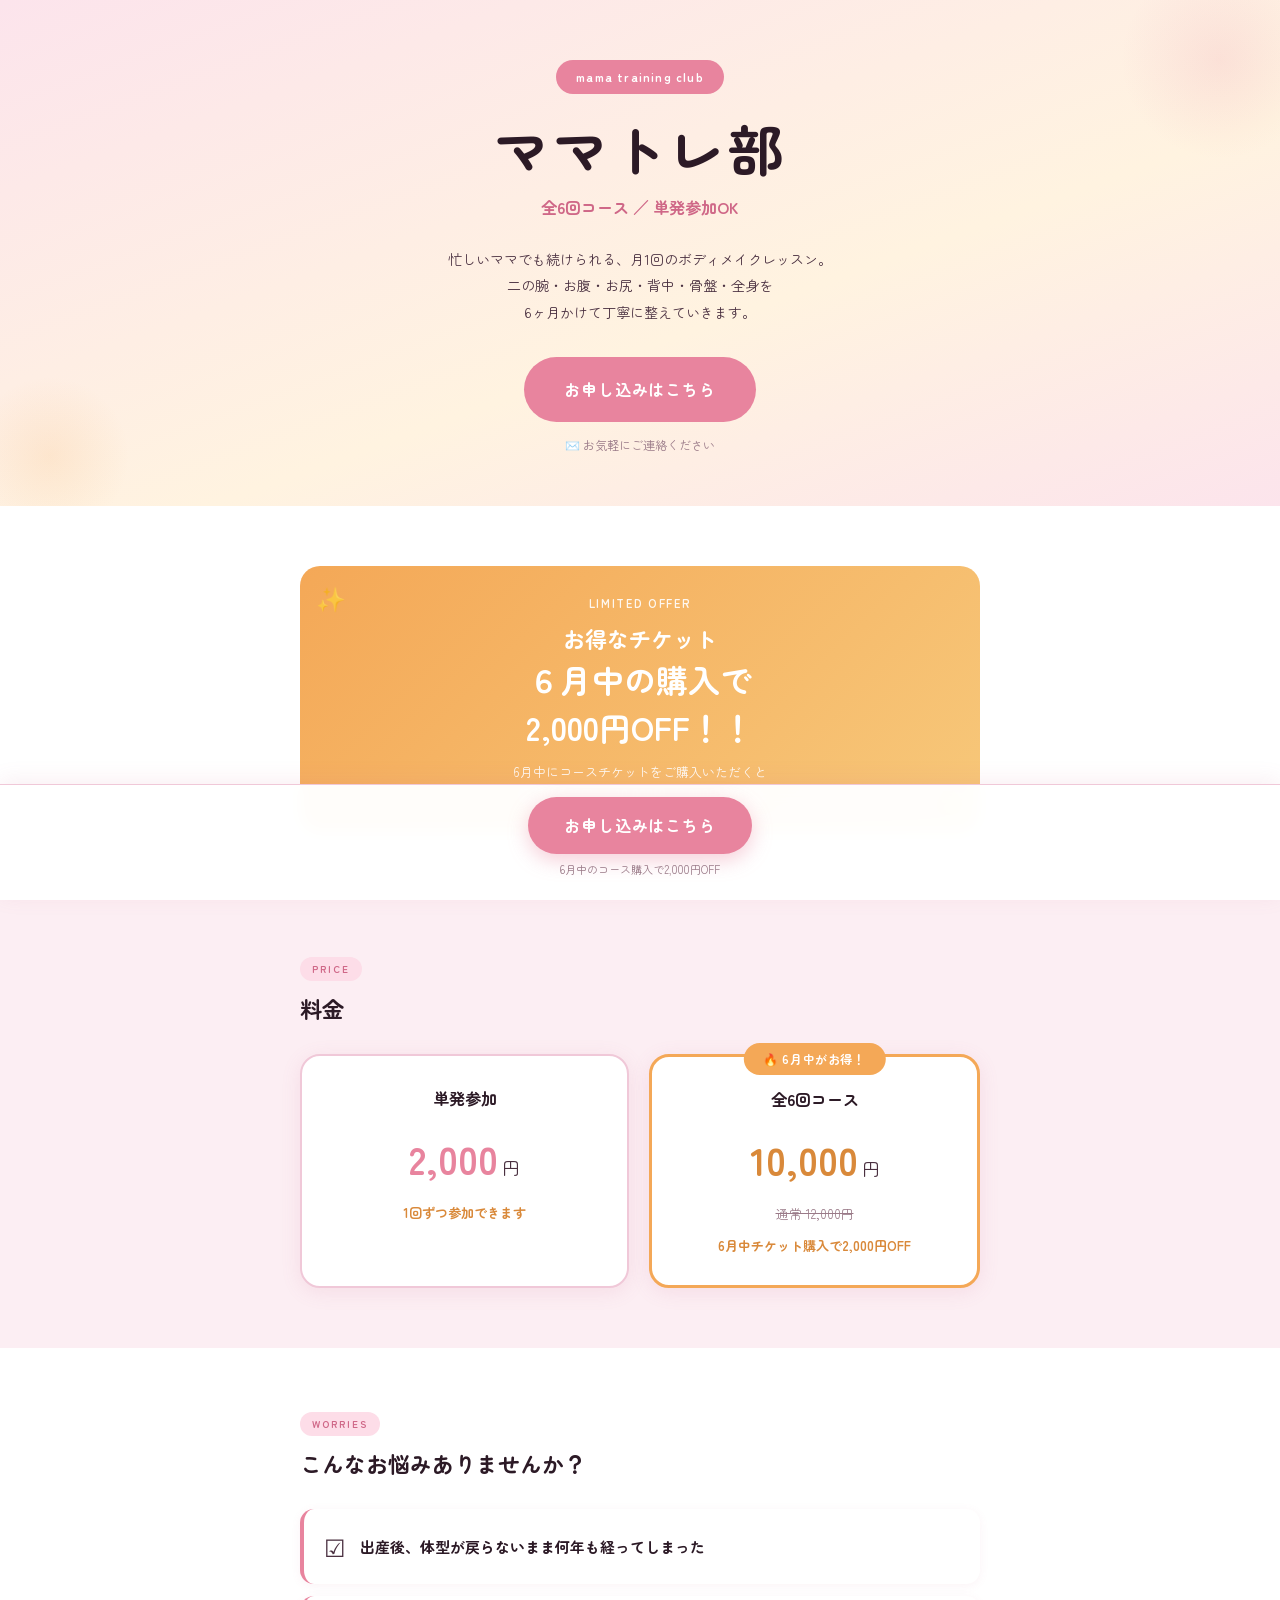
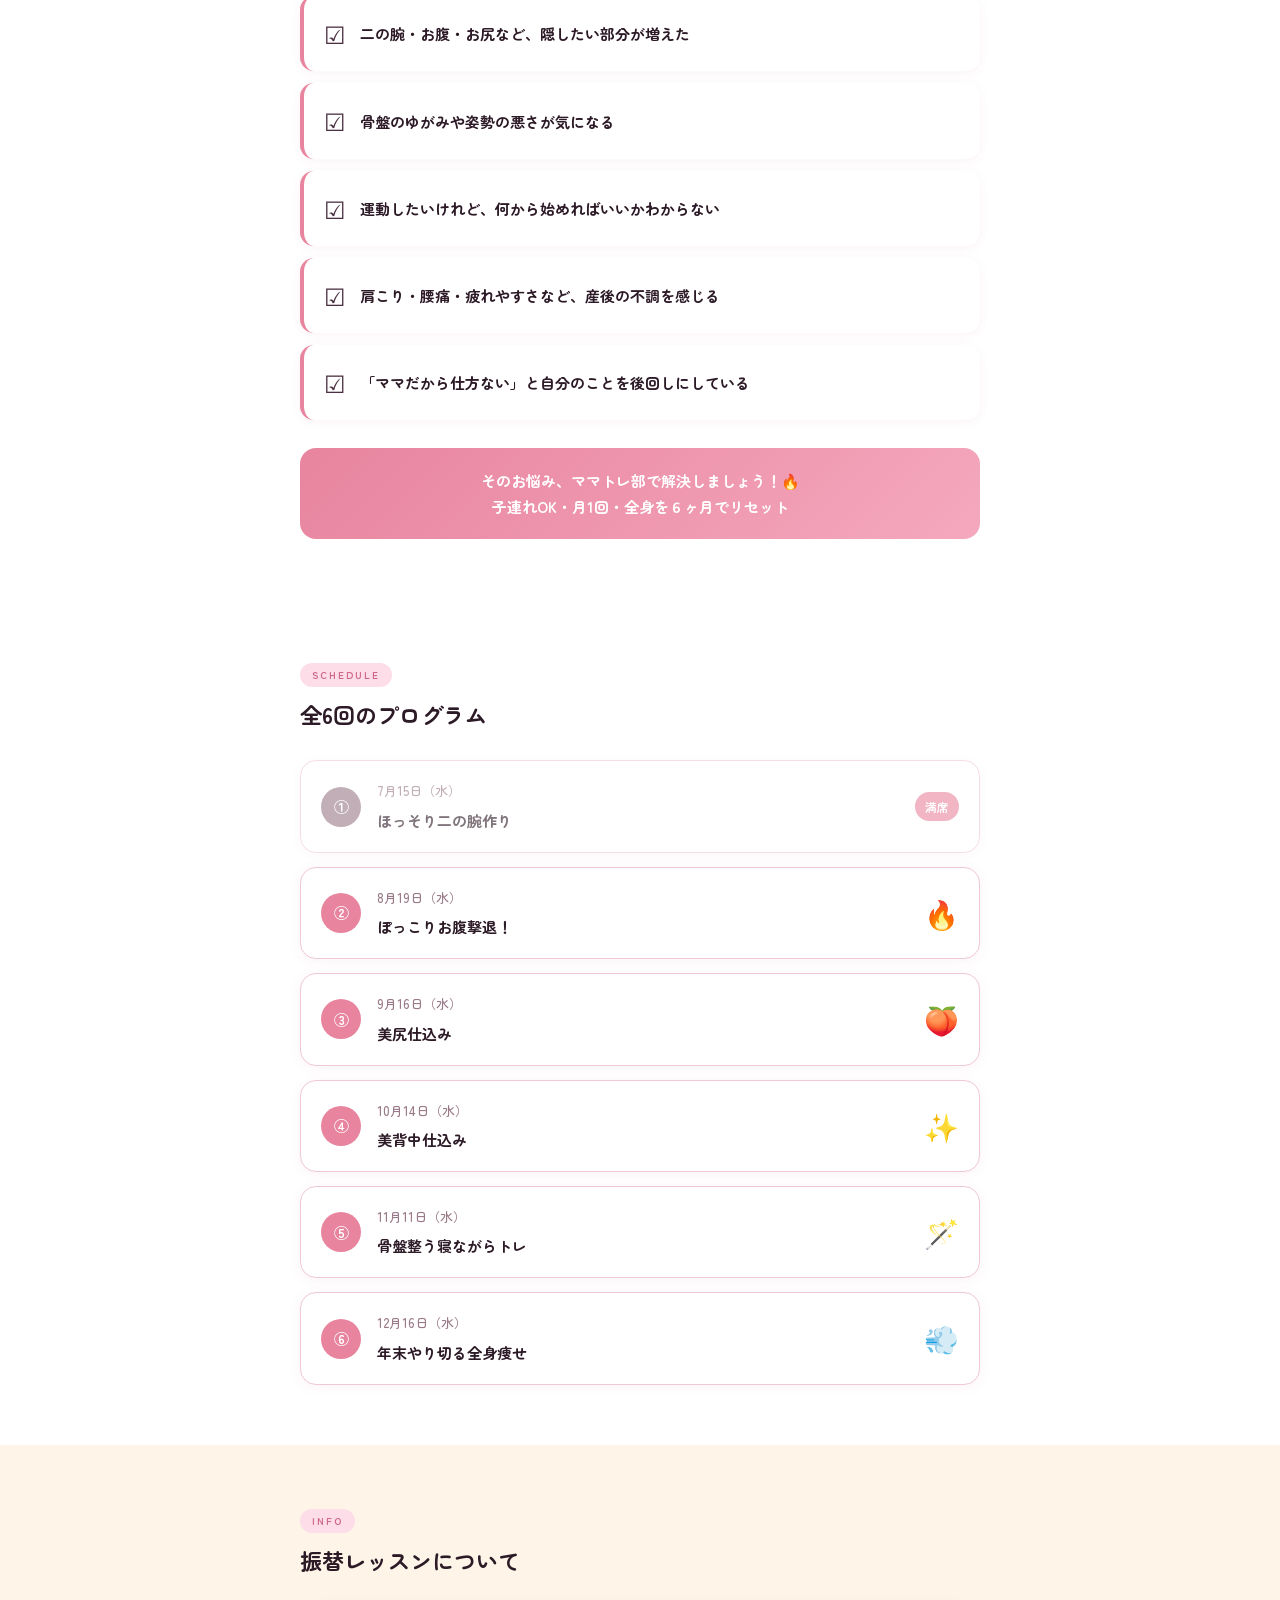
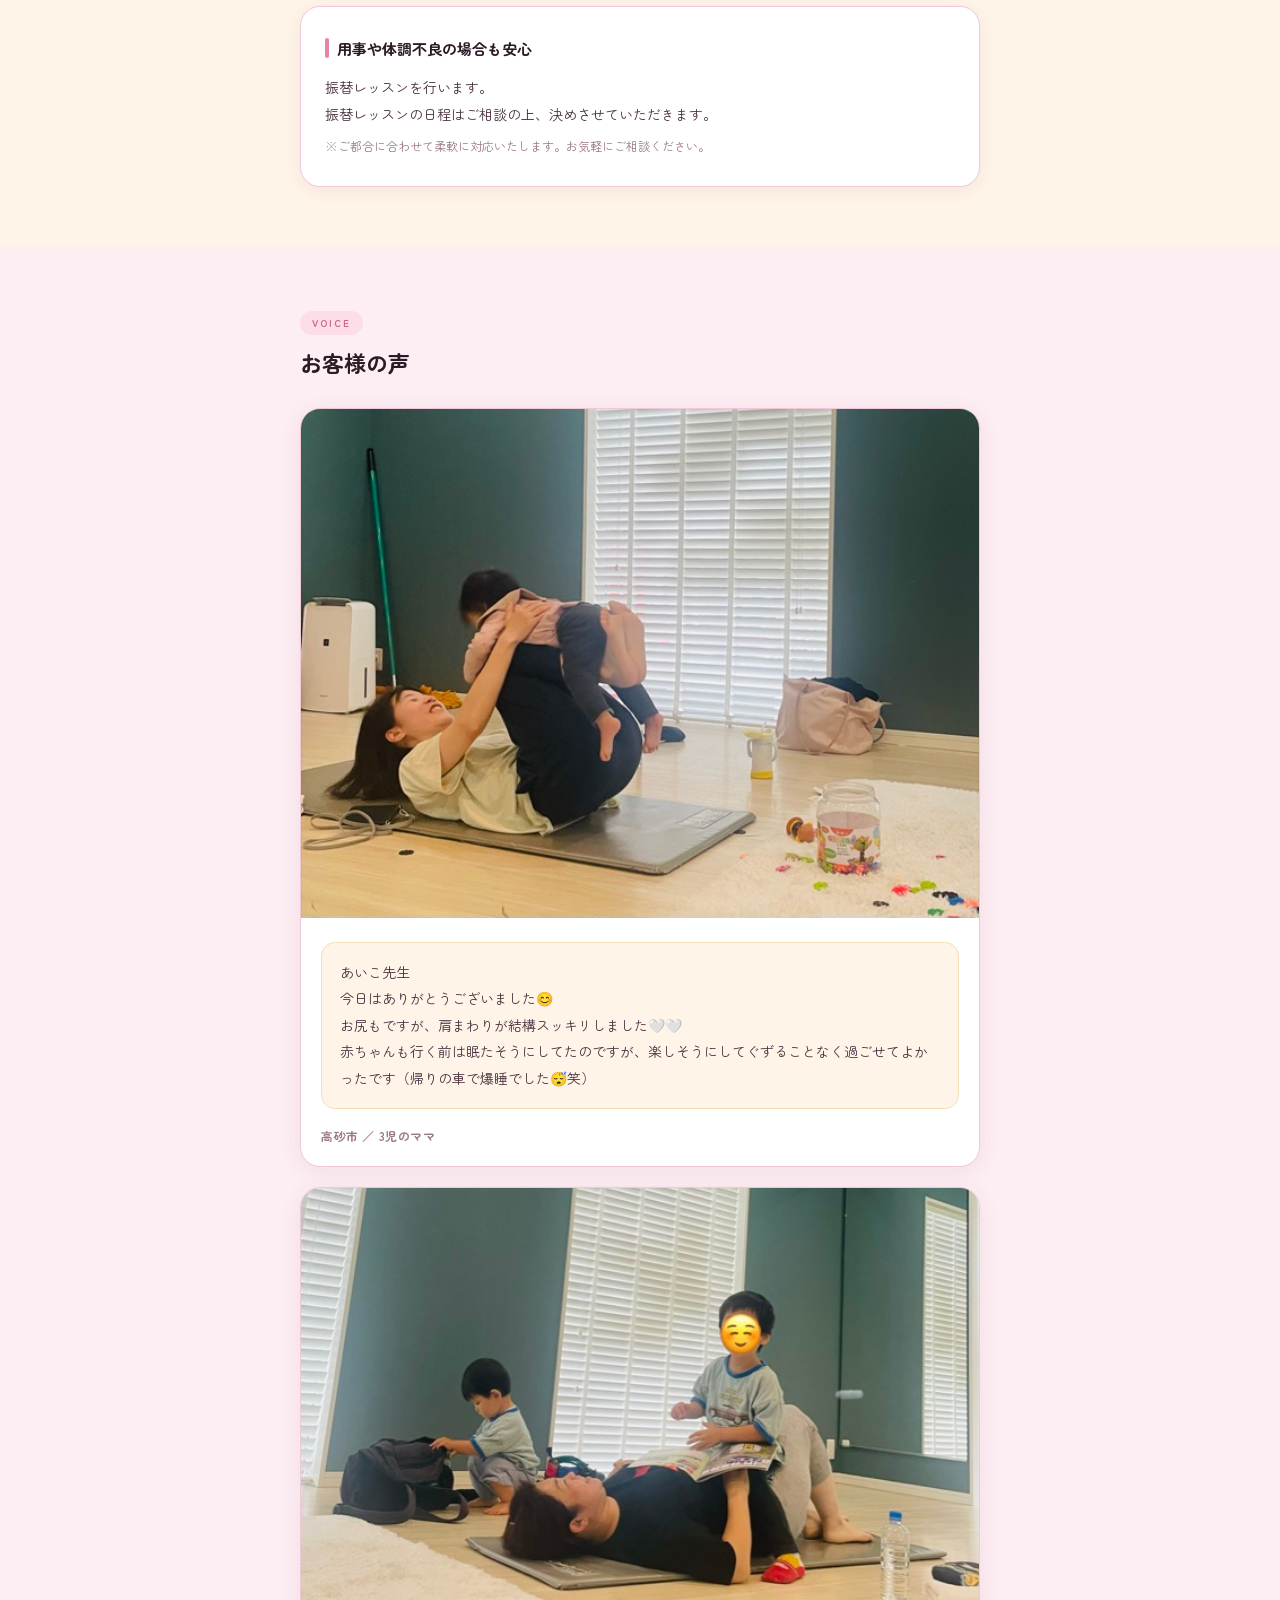
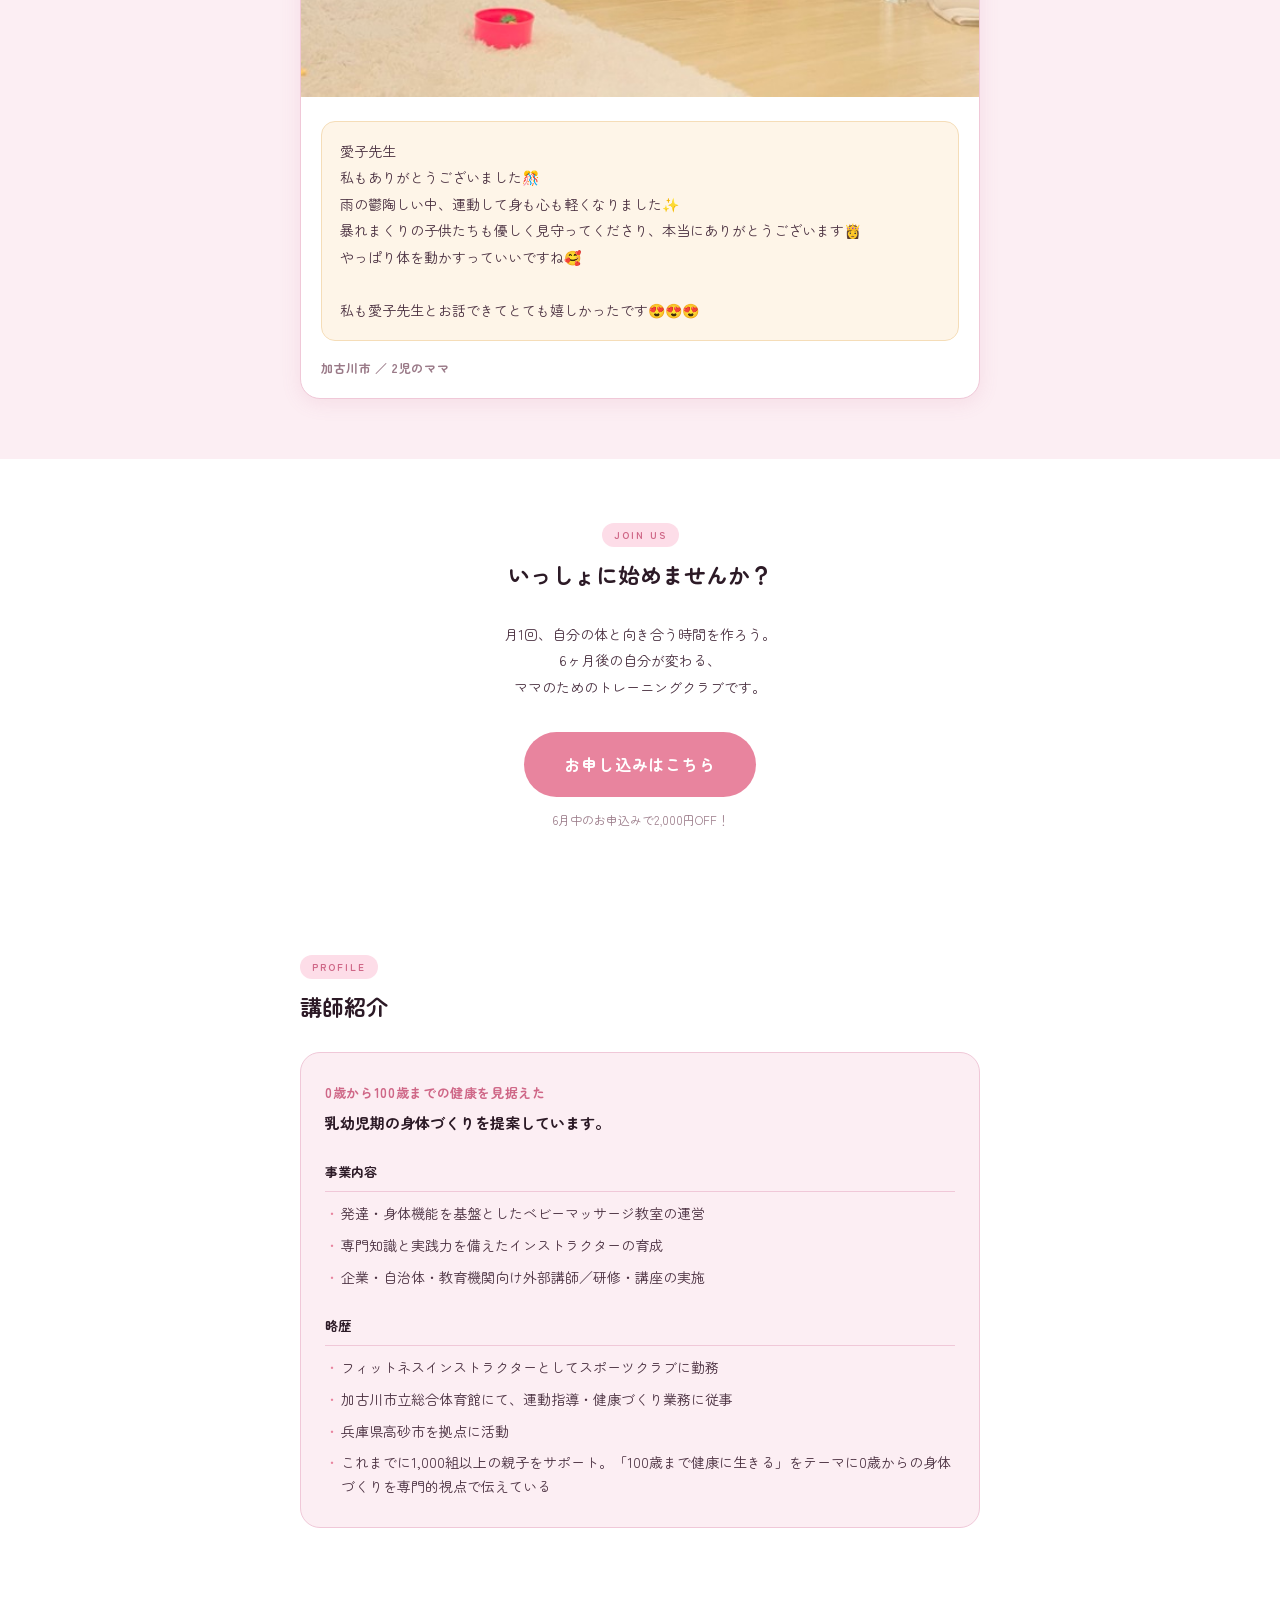
==== mamatre.html @ fe0b8c93 "Mark 7月15日 as 満席 on ママトレ部 LP Co-Authored-By: Claude Sonnet 4.6 <noreply@anthropic.com>" ====
<!DOCTYPE html>
<html lang="ja">
<head>
  <meta charset="UTF-8">
  <meta name="viewport" content="width=device-width, initial-scale=1.0">
  <title>ママトレ部 | 全6回コース</title>
  <link rel="preconnect" href="https://fonts.googleapis.com">
  <link rel="preconnect" href="https://fonts.gstatic.com" crossorigin>
  <link href="https://fonts.googleapis.com/css2?family=Zen+Maru+Gothic:wght@400;500;700&display=swap" rel="stylesheet">
  <style>
    :root {
      --primary:       #E8849E;
      --primary-light: #FCEEF3;
      --primary-dark:  #CF6787;
      --accent:        #F4A857;
      --accent-light:  #FEF5E8;
      --accent-dark:   #D9893A;
      --green:         #6BAF9A;
      --green-light:   #E6F2EE;
      --white:         #FFFFFF;
      --text-dark:     #2C1A26;
      --text-body:     #4A3040;
      --text-light:    #9A7A88;
      --border:        #F0C8D8;
      --shadow:        0 4px 20px rgba(200,100,140,0.12);
    }

    * { margin: 0; padding: 0; box-sizing: border-box; }

    body {
      font-family: 'Zen Maru Gothic', 'Hiragino Kaku Gothic ProN',
                   'Noto Sans JP', sans-serif;
      color: var(--text-body);
      background: var(--primary-light);
      line-height: 1.8;
      font-size: 15px;
    }

    img { width: 100%; height: auto; display: block; }

    .section        { padding: 60px 20px; background: var(--primary-light); }
    .section--white { background: var(--white); }
    .section--accent { background: var(--accent-light); }
    .section--primary { background: var(--primary-light); }

    .inner { max-width: 680px; margin: 0 auto; }

    .label {
      display: inline-block;
      font-size: 10px;
      letter-spacing: 0.2em;
      color: var(--primary-dark);
      font-weight: 700;
      text-transform: uppercase;
      margin-bottom: 10px;
      background: #FDDDE8;
      padding: 3px 12px;
      border-radius: 20px;
    }

    .section-title {
      font-size: 22px;
      font-weight: 700;
      color: var(--text-dark);
      line-height: 1.6;
      margin-bottom: 28px;
    }

    .section-title--center { text-align: center; }

    @keyframes float {
      0%   { transform: translateY(0px);   box-shadow: 0 8px 24px rgba(232,132,158,0.45); }
      50%  { transform: translateY(-6px);  box-shadow: 0 14px 32px rgba(232,132,158,0.30); }
      100% { transform: translateY(0px);   box-shadow: 0 8px 24px rgba(232,132,158,0.45); }
    }

    .cta-wrap { text-align: center; margin-top: 32px; }

    .cta-btn {
      display: inline-block;
      background: var(--primary);
      color: var(--white) !important;
      font-size: 16px;
      font-weight: 700;
      padding: 18px 40px;
      border-radius: 50px;
      text-decoration: none;
      animation: float 2.6s ease-in-out infinite;
      letter-spacing: 0.05em;
    }

    .cta-btn:hover {
      background: var(--primary-dark);
      animation: none;
      transform: translateY(-2px);
      box-shadow: 0 12px 28px rgba(232,132,158,0.50);
    }

    .cta-sub {
      margin-top: 12px;
      font-size: 12px;
      color: var(--text-light);
    }

    /* ============================================================
       HERO
    ============================================================ */
    .hero {
      background: linear-gradient(160deg, #FCE4EC 0%, #FFF3E0 60%, #FCE4EC 100%);
      padding: 60px 20px 50px;
      text-align: center;
      position: relative;
      overflow: hidden;
    }

    .hero::before {
      content: '';
      position: absolute;
      top: -40px; right: -40px;
      width: 200px; height: 200px;
      background: radial-gradient(circle, rgba(232,132,158,0.15) 0%, transparent 70%);
      border-radius: 50%;
    }

    .hero::after {
      content: '';
      position: absolute;
      bottom: -30px; left: -30px;
      width: 160px; height: 160px;
      background: radial-gradient(circle, rgba(244,168,87,0.15) 0%, transparent 70%);
      border-radius: 50%;
    }

    .hero-badge {
      display: inline-block;
      background: var(--primary);
      color: var(--white);
      font-size: 12px;
      font-weight: 700;
      padding: 6px 20px;
      border-radius: 20px;
      margin-bottom: 20px;
      letter-spacing: 0.1em;
    }

    .hero-title {
      font-size: 42px;
      font-weight: 700;
      color: var(--text-dark);
      line-height: 1.2;
      margin-bottom: 12px;
      letter-spacing: 0.05em;
    }

    .hero-subtitle {
      font-size: 16px;
      color: var(--primary-dark);
      font-weight: 700;
      margin-bottom: 24px;
    }

    .hero-desc {
      font-size: 14px;
      color: var(--text-body);
      max-width: 480px;
      margin: 0 auto 32px;
      line-height: 1.9;
    }

    /* ============================================================
       PRICE SECTION
    ============================================================ */
    .price-cards {
      display: flex;
      flex-direction: column;
      gap: 20px;
    }

    .price-card {
      background: var(--white);
      border-radius: 20px;
      padding: 28px 24px;
      box-shadow: var(--shadow);
      border: 2px solid var(--border);
      position: relative;
    }

    .price-card--featured {
      border-color: var(--accent);
      border-width: 3px;
    }

    .price-card__tag {
      position: absolute;
      top: -14px;
      left: 50%;
      transform: translateX(-50%);
      background: var(--accent);
      color: var(--white);
      font-size: 12px;
      font-weight: 700;
      padding: 5px 20px;
      border-radius: 20px;
      white-space: nowrap;
      letter-spacing: 0.05em;
    }

    .price-card__name {
      font-size: 16px;
      font-weight: 700;
      color: var(--text-dark);
      margin-bottom: 12px;
      text-align: center;
    }

    .price-card__amount {
      text-align: center;
      margin-bottom: 8px;
    }

    .price-card__amount .price-main {
      font-size: 38px;
      font-weight: 700;
      color: var(--primary);
    }

    .price-card__amount .price-unit {
      font-size: 18px;
      color: var(--text-body);
    }

    .price-card__original {
      text-align: center;
      font-size: 13px;
      color: var(--text-light);
      text-decoration: line-through;
      margin-bottom: 8px;
    }

    .price-card__note {
      text-align: center;
      font-size: 13px;
      color: var(--accent-dark);
      font-weight: 700;
    }

    /* ============================================================
       CAMPAIGN BANNER
    ============================================================ */
    .campaign {
      background: linear-gradient(135deg, var(--accent) 0%, #F7C87A 100%);
      border-radius: 20px;
      padding: 28px 24px;
      text-align: center;
      color: var(--white);
      position: relative;
      overflow: hidden;
    }

    .campaign::before {
      content: '✨';
      position: absolute;
      top: 10px; left: 16px;
      font-size: 24px;
      opacity: 0.6;
    }

    .campaign::after {
      content: '✨';
      position: absolute;
      bottom: 10px; right: 16px;
      font-size: 24px;
      opacity: 0.6;
    }

    .campaign__eyebrow {
      font-size: 11px;
      letter-spacing: 0.15em;
      font-weight: 700;
      margin-bottom: 8px;
      opacity: 0.9;
    }

    .campaign__title {
      font-size: 22px;
      font-weight: 700;
      line-height: 1.5;
      margin-bottom: 10px;
    }

    .campaign__title .highlight {
      font-size: 32px;
      display: block;
    }

    .campaign__desc {
      font-size: 13px;
      opacity: 0.95;
      line-height: 1.7;
    }

    /* ============================================================
       SCHEDULE
    ============================================================ */
    .schedule-list {
      display: flex;
      flex-direction: column;
      gap: 14px;
    }

    .schedule-item {
      background: var(--white);
      border-radius: 16px;
      padding: 18px 20px;
      display: flex;
      align-items: center;
      gap: 16px;
      box-shadow: 0 2px 12px rgba(200,100,140,0.08);
      border: 1px solid var(--border);
    }

    .schedule-item__num {
      width: 40px;
      height: 40px;
      background: var(--primary);
      color: var(--white);
      border-radius: 50%;
      display: flex;
      align-items: center;
      justify-content: center;
      font-size: 15px;
      font-weight: 700;
      flex-shrink: 0;
    }

    .schedule-item__body {
      flex: 1;
    }

    .schedule-item__date {
      font-size: 13px;
      color: var(--text-light);
      margin-bottom: 4px;
      font-weight: 500;
    }

    .schedule-item__title {
      font-size: 15px;
      font-weight: 700;
      color: var(--text-dark);
    }

    .schedule-item__emoji {
      font-size: 28px;
      flex-shrink: 0;
    }

    /* ============================================================
       MAKEUP
    ============================================================ */
    .makeup-box {
      background: var(--white);
      border-radius: 20px;
      padding: 28px 24px;
      box-shadow: var(--shadow);
      border: 1px solid var(--border);
    }

    .makeup-box__title {
      font-size: 15px;
      font-weight: 700;
      color: var(--text-dark);
      margin-bottom: 12px;
      display: flex;
      align-items: center;
      gap: 8px;
    }

    .makeup-box__title::before {
      content: '';
      display: inline-block;
      width: 4px;
      height: 20px;
      background: var(--primary);
      border-radius: 2px;
    }

    .makeup-box__text {
      font-size: 14px;
      color: var(--text-body);
      line-height: 1.9;
    }

    .makeup-box__text small {
      display: block;
      margin-top: 8px;
      font-size: 12px;
      color: var(--text-light);
    }

    /* ============================================================
       VOICE
    ============================================================ */
    .voice-card {
      background: var(--white);
      border-radius: 20px;
      overflow: hidden;
      box-shadow: var(--shadow);
      border: 1px solid var(--border);
    }

    .voice-card__img {
      width: 100%;
      aspect-ratio: 4/3;
      object-fit: cover;
      object-position: center bottom;
    }

    .voice-card__body {
      padding: 24px 20px 20px;
    }

    .voice-card__quote {
      font-size: 15px;
      line-height: 1.9;
      color: var(--text-body);
      margin-bottom: 16px;
      position: relative;
      padding-left: 20px;
    }

    .voice-card__quote::before {
      content: '"';
      position: absolute;
      left: 0; top: -4px;
      font-size: 36px;
      color: var(--primary);
      line-height: 1;
      font-family: Georgia, serif;
    }

    .voice-card__msg {
      background: #FEF5E8;
      border-radius: 14px;
      padding: 16px 18px;
      font-size: 14px;
      line-height: 1.9;
      color: var(--text-body);
      border: 1px solid #F5DDB8;
      margin-bottom: 16px;
    }

    .voice-card__meta {
      font-size: 12px;
      color: var(--text-light);
      font-weight: 700;
      letter-spacing: 0.05em;
    }

    /* ============================================================
       WORRIES
    ============================================================ */
    .worries-list {
      display: flex;
      flex-direction: column;
      gap: 12px;
    }

    .worry-item {
      background: var(--white);
      border-radius: 14px;
      padding: 16px 20px;
      display: flex;
      align-items: center;
      gap: 14px;
      border-left: 4px solid var(--primary);
      box-shadow: 0 2px 10px rgba(200,100,140,0.08);
    }

    .worry-item__icon {
      font-size: 24px;
      flex-shrink: 0;
    }

    .worry-item__text {
      font-size: 15px;
      font-weight: 700;
      color: var(--text-dark);
    }

    .worry-resolve {
      margin-top: 28px;
      background: linear-gradient(135deg, var(--primary) 0%, #F4A8BE 100%);
      border-radius: 16px;
      padding: 20px 24px;
      text-align: center;
      color: var(--white);
      font-size: 15px;
      font-weight: 700;
      line-height: 1.7;
    }

    /* ============================================================
       STICKY CTA
    ============================================================ */
    .sticky-cta {
      position: fixed;
      bottom: 0; left: 0; right: 0;
      background: rgba(255,255,255,0.97);
      border-top: 1px solid var(--border);
      padding: 12px 20px 20px;
      text-align: center;
      z-index: 100;
      backdrop-filter: blur(8px);
      box-shadow: 0 -4px 20px rgba(200,100,140,0.10);
    }

    .sticky-cta .cta-btn {
      animation: none;
      box-shadow: 0 6px 20px rgba(232,132,158,0.40);
      padding: 14px 36px;
    }

    .sticky-cta .cta-note {
      font-size: 11px;
      color: var(--text-light);
      margin-top: 6px;
    }

    .page-bottom-pad { padding-bottom: 100px; }

    /* ============================================================
       DIVIDER
    ============================================================ */
    .divider {
      height: 1px;
      background: var(--border);
      margin: 0 20px;
    }

    /* ============================================================
       RESPONSIVE
    ============================================================ */
    @media (min-width: 600px) {
      .hero-title { font-size: 56px; }
      .price-cards { flex-direction: row; }
      .price-card { flex: 1; }
    }
  </style>
</head>
<body>

  <!-- ============================================================
       HERO
  ============================================================ -->
  <section class="hero">
    <div class="hero-badge">mama training club</div>
    <h1 class="hero-title">ママトレ部</h1>
    <p class="hero-subtitle">全6回コース ／ 単発参加OK</p>
    <p class="hero-desc">
      忙しいママでも続けられる、月1回のボディメイクレッスン。<br>
      二の腕・お腹・お尻・背中・骨盤・全身を<br>
      6ヶ月かけて丁寧に整えていきます。
    </p>
    <div class="cta-wrap">
      <a href="https://ws.formzu.net/fgen/S682066570/" class="cta-btn">お申し込みはこちら</a>
      <p class="cta-sub">✉️ お気軽にご連絡ください</p>
    </div>
  </section>

  <!-- ============================================================
       CAMPAIGN
  ============================================================ -->
  <section class="section section--white">
    <div class="inner">
      <div class="campaign">
        <p class="campaign__eyebrow">LIMITED OFFER</p>
        <h2 class="campaign__title">
          お得なチケット
          <span class="highlight">６月中の購入で<br>2,000円OFF！！</span>
        </h2>
        <p class="campaign__desc">
          6月中にコースチケットをご購入いただくと<br>
          通常12,000円 → <strong>10,000円</strong>（2,000円割引）
        </p>
      </div>
    </div>
  </section>

  <!-- ============================================================
       PRICE
  ============================================================ -->
  <section class="section section--primary">
    <div class="inner">
      <p class="label">PRICE</p>
      <h2 class="section-title">料金</h2>
      <div class="price-cards">

        <div class="price-card">
          <p class="price-card__name">単発参加</p>
          <div class="price-card__amount">
            <span class="price-main">2,000</span>
            <span class="price-unit">円</span>
          </div>
          <p class="price-card__note">1回ずつ参加できます</p>
        </div>

        <div class="price-card price-card--featured">
          <p class="price-card__tag">🔥 6月中がお得！</p>
          <p class="price-card__name">全6回コース</p>
          <div class="price-card__amount">
            <span class="price-main" style="color: var(--accent-dark);">10,000</span>
            <span class="price-unit">円</span>
          </div>
          <p class="price-card__original">通常 12,000円</p>
          <p class="price-card__note">6月中チケット購入で2,000円OFF</p>
        </div>

      </div>
    </div>
  </section>

  <!-- ============================================================
       WORRIES
  ============================================================ -->
  <section class="section section--white">
    <div class="inner">
      <p class="label">WORRIES</p>
      <h2 class="section-title">こんなお悩みありませんか？</h2>
      <div class="worries-list">
        <div class="worry-item">
          <span class="worry-item__icon">☑︎</span>
          <p class="worry-item__text">出産後、体型が戻らないまま何年も経ってしまった</p>
        </div>
        <div class="worry-item">
          <span class="worry-item__icon">☑︎</span>
          <p class="worry-item__text">二の腕・お腹・お尻など、隠したい部分が増えた</p>
        </div>
        <div class="worry-item">
          <span class="worry-item__icon">☑︎</span>
          <p class="worry-item__text">骨盤のゆがみや姿勢の悪さが気になる</p>
        </div>
        <div class="worry-item">
          <span class="worry-item__icon">☑︎</span>
          <p class="worry-item__text">運動したいけれど、何から始めればいいかわからない</p>
        </div>
        <div class="worry-item">
          <span class="worry-item__icon">☑︎</span>
          <p class="worry-item__text">肩こり・腰痛・疲れやすさなど、産後の不調を感じる</p>
        </div>
        <div class="worry-item">
          <span class="worry-item__icon">☑︎</span>
          <p class="worry-item__text">「ママだから仕方ない」と自分のことを後回しにしている</p>
        </div>
      </div>
      <div class="worry-resolve">
        そのお悩み、ママトレ部で解決しましょう！🔥<br>
        子連れOK・月1回・全身を６ヶ月でリセット
      </div>
    </div>
  </section>

  <!-- ============================================================
       SCHEDULE
  ============================================================ -->
  <section class="section section--white">
    <div class="inner">
      <p class="label">SCHEDULE</p>
      <h2 class="section-title">全6回のプログラム</h2>
      <div class="schedule-list">

        <div class="schedule-item" style="opacity:0.6;">
          <div class="schedule-item__num" style="background:var(--text-light);">①</div>
          <div class="schedule-item__body">
            <p class="schedule-item__date">7月15日（水）</p>
            <p class="schedule-item__title">ほっそり二の腕作り</p>
          </div>
          <span style="background:#E8849E; color:white; font-size:12px; font-weight:700; padding:4px 10px; border-radius:20px; flex-shrink:0;">満席</span>
        </div>

        <div class="schedule-item">
          <div class="schedule-item__num">②</div>
          <div class="schedule-item__body">
            <p class="schedule-item__date">8月19日（水）</p>
            <p class="schedule-item__title">ぽっこりお腹撃退！</p>
          </div>
          <span class="schedule-item__emoji">🔥</span>
        </div>

        <div class="schedule-item">
          <div class="schedule-item__num">③</div>
          <div class="schedule-item__body">
            <p class="schedule-item__date">9月16日（水）</p>
            <p class="schedule-item__title">美尻仕込み</p>
          </div>
          <span class="schedule-item__emoji">🍑</span>
        </div>

        <div class="schedule-item">
          <div class="schedule-item__num">④</div>
          <div class="schedule-item__body">
            <p class="schedule-item__date">10月14日（水）</p>
            <p class="schedule-item__title">美背中仕込み</p>
          </div>
          <span class="schedule-item__emoji">✨</span>
        </div>

        <div class="schedule-item">
          <div class="schedule-item__num">⑤</div>
          <div class="schedule-item__body">
            <p class="schedule-item__date">11月11日（水）</p>
            <p class="schedule-item__title">骨盤整う寝ながらトレ</p>
          </div>
          <span class="schedule-item__emoji">🪄</span>
        </div>

        <div class="schedule-item">
          <div class="schedule-item__num">⑥</div>
          <div class="schedule-item__body">
            <p class="schedule-item__date">12月16日（水）</p>
            <p class="schedule-item__title">年末やり切る全身痩せ</p>
          </div>
          <span class="schedule-item__emoji">💨</span>
        </div>

      </div>
    </div>
  </section>

  <!-- ============================================================
       MAKEUP LESSON
  ============================================================ -->
  <section class="section section--accent">
    <div class="inner">
      <p class="label">INFO</p>
      <h2 class="section-title">振替レッスンについて</h2>
      <div class="makeup-box">
        <div class="makeup-box__title">用事や体調不良の場合も安心</div>
        <p class="makeup-box__text">
          振替レッスンを行います。<br>
          振替レッスンの日程はご相談の上、決めさせていただきます。
          <small>※ご都合に合わせて柔軟に対応いたします。お気軽にご相談ください。</small>
        </p>
      </div>
    </div>
  </section>

  <!-- ============================================================
       VOICE
  ============================================================ -->
  <section class="section section--primary">
    <div class="inner">
      <p class="label">VOICE</p>
      <h2 class="section-title">お客様の声</h2>
      <div class="voice-card">
        <img class="voice-card__img" src="[data-uri]" alt="レッスン風景">
        <div class="voice-card__body">
          <div class="voice-card__msg">
            あいこ先生<br>
            今日はありがとうございました😊<br>
            お尻もですが、肩まわりが結構スッキリしました🤍🤍<br>
            赤ちゃんも行く前は眠たそうにしてたのですが、楽しそうにしてぐずることなく過ごせてよかったです（帰りの車で爆睡でした😴笑）
          </div>
          <p class="voice-card__meta">高砂市 ／ 3児のママ</p>
        </div>
      </div>

      <div class="voice-card" style="margin-top:20px;">
        <img class="voice-card__img" src="[data-uri]" alt="レッスン風景">
        <div class="voice-card__body">
          <div class="voice-card__msg">
            愛子先生<br>
            私もありがとうございました🎊<br>
            雨の鬱陶しい中、運動して身も心も軽くなりました✨<br>
            暴れまくりの子供たちも優しく見守ってくださり、本当にありがとうございます👸<br>
            やっぱり体を動かすっていいですね🥰<br><br>
            私も愛子先生とお話できてとても嬉しかったです😍😍😍
          </div>
          <p class="voice-card__meta">加古川市 ／ 2児のママ</p>
        </div>
      </div>
    </div>
  </section>

  <!-- ============================================================
       FINAL CTA
  ============================================================ -->
  <section class="section section--white">
    <div class="inner" style="text-align:center;">
      <p class="label">JOIN US</p>
      <h2 class="section-title section-title--center">
        いっしょに始めませんか？
      </h2>
      <p style="font-size:14px; color:var(--text-body); margin-bottom:8px; line-height:1.9;">
        月1回、自分の体と向き合う時間を作ろう。<br>
        6ヶ月後の自分が変わる、<br>ママのためのトレーニングクラブです。
      </p>
      <div class="cta-wrap">
        <a href="https://ws.formzu.net/fgen/S682066570/" class="cta-btn">お申し込みはこちら</a>
        <p class="cta-sub">6月中のお申込みで2,000円OFF！</p>
      </div>
    </div>
  </section>

  <!-- ============================================================
       PROFILE
  ============================================================ -->
  <section class="section section--white page-bottom-pad">
    <div class="inner">
      <p class="label">PROFILE</p>
      <h2 class="section-title">講師紹介</h2>
      <div style="background:var(--primary-light); border-radius:20px; padding:28px 24px; border:1px solid var(--border);">
        <p style="font-size:13px; color:var(--primary-dark); font-weight:700; margin-bottom:6px; letter-spacing:0.05em;">0歳から100歳までの健康を見据えた</p>
        <p style="font-size:15px; font-weight:700; color:var(--text-dark); margin-bottom:24px; line-height:1.7;">乳幼児期の身体づくりを提案しています。</p>

        <p style="font-size:13px; font-weight:700; color:var(--text-dark); margin-bottom:10px; border-bottom:1px solid var(--border); padding-bottom:8px;">事業内容</p>
        <ul style="list-style:none; margin-bottom:24px; display:flex; flex-direction:column; gap:8px;">
          <li style="font-size:14px; color:var(--text-body); padding-left:16px; position:relative; line-height:1.7;">
            <span style="position:absolute; left:0; color:var(--primary);">・</span>
            発達・身体機能を基盤としたベビーマッサージ教室の運営
          </li>
          <li style="font-size:14px; color:var(--text-body); padding-left:16px; position:relative; line-height:1.7;">
            <span style="position:absolute; left:0; color:var(--primary);">・</span>
            専門知識と実践力を備えたインストラクターの育成
          </li>
          <li style="font-size:14px; color:var(--text-body); padding-left:16px; position:relative; line-height:1.7;">
            <span style="position:absolute; left:0; color:var(--primary);">・</span>
            企業・自治体・教育機関向け外部講師／研修・講座の実施
          </li>
        </ul>

        <p style="font-size:13px; font-weight:700; color:var(--text-dark); margin-bottom:10px; border-bottom:1px solid var(--border); padding-bottom:8px;">略歴</p>
        <ul style="list-style:none; display:flex; flex-direction:column; gap:8px;">
          <li style="font-size:14px; color:var(--text-body); padding-left:16px; position:relative; line-height:1.7;">
            <span style="position:absolute; left:0; color:var(--primary);">・</span>
            フィットネスインストラクターとしてスポーツクラブに勤務
          </li>
          <li style="font-size:14px; color:var(--text-body); padding-left:16px; position:relative; line-height:1.7;">
            <span style="position:absolute; left:0; color:var(--primary);">・</span>
            加古川市立総合体育館にて、運動指導・健康づくり業務に従事
          </li>
          <li style="font-size:14px; color:var(--text-body); padding-left:16px; position:relative; line-height:1.7;">
            <span style="position:absolute; left:0; color:var(--primary);">・</span>
            兵庫県高砂市を拠点に活動
          </li>
          <li style="font-size:14px; color:var(--text-body); padding-left:16px; position:relative; line-height:1.7;">
            <span style="position:absolute; left:0; color:var(--primary);">・</span>
            これまでに1,000組以上の親子をサポート。「100歳まで健康に生きる」をテーマに0歳からの身体づくりを専門的視点で伝えている
          </li>
        </ul>
      </div>
    </div>
  </section>

  <!-- ============================================================
       STICKY CTA
  ============================================================ -->
  <div class="sticky-cta">
    <a href="https://ws.formzu.net/fgen/S682066570/" class="cta-btn">お申し込みはこちら</a>
    <p class="cta-note">6月中のコース購入で2,000円OFF</p>
  </div>

</body>
</html>
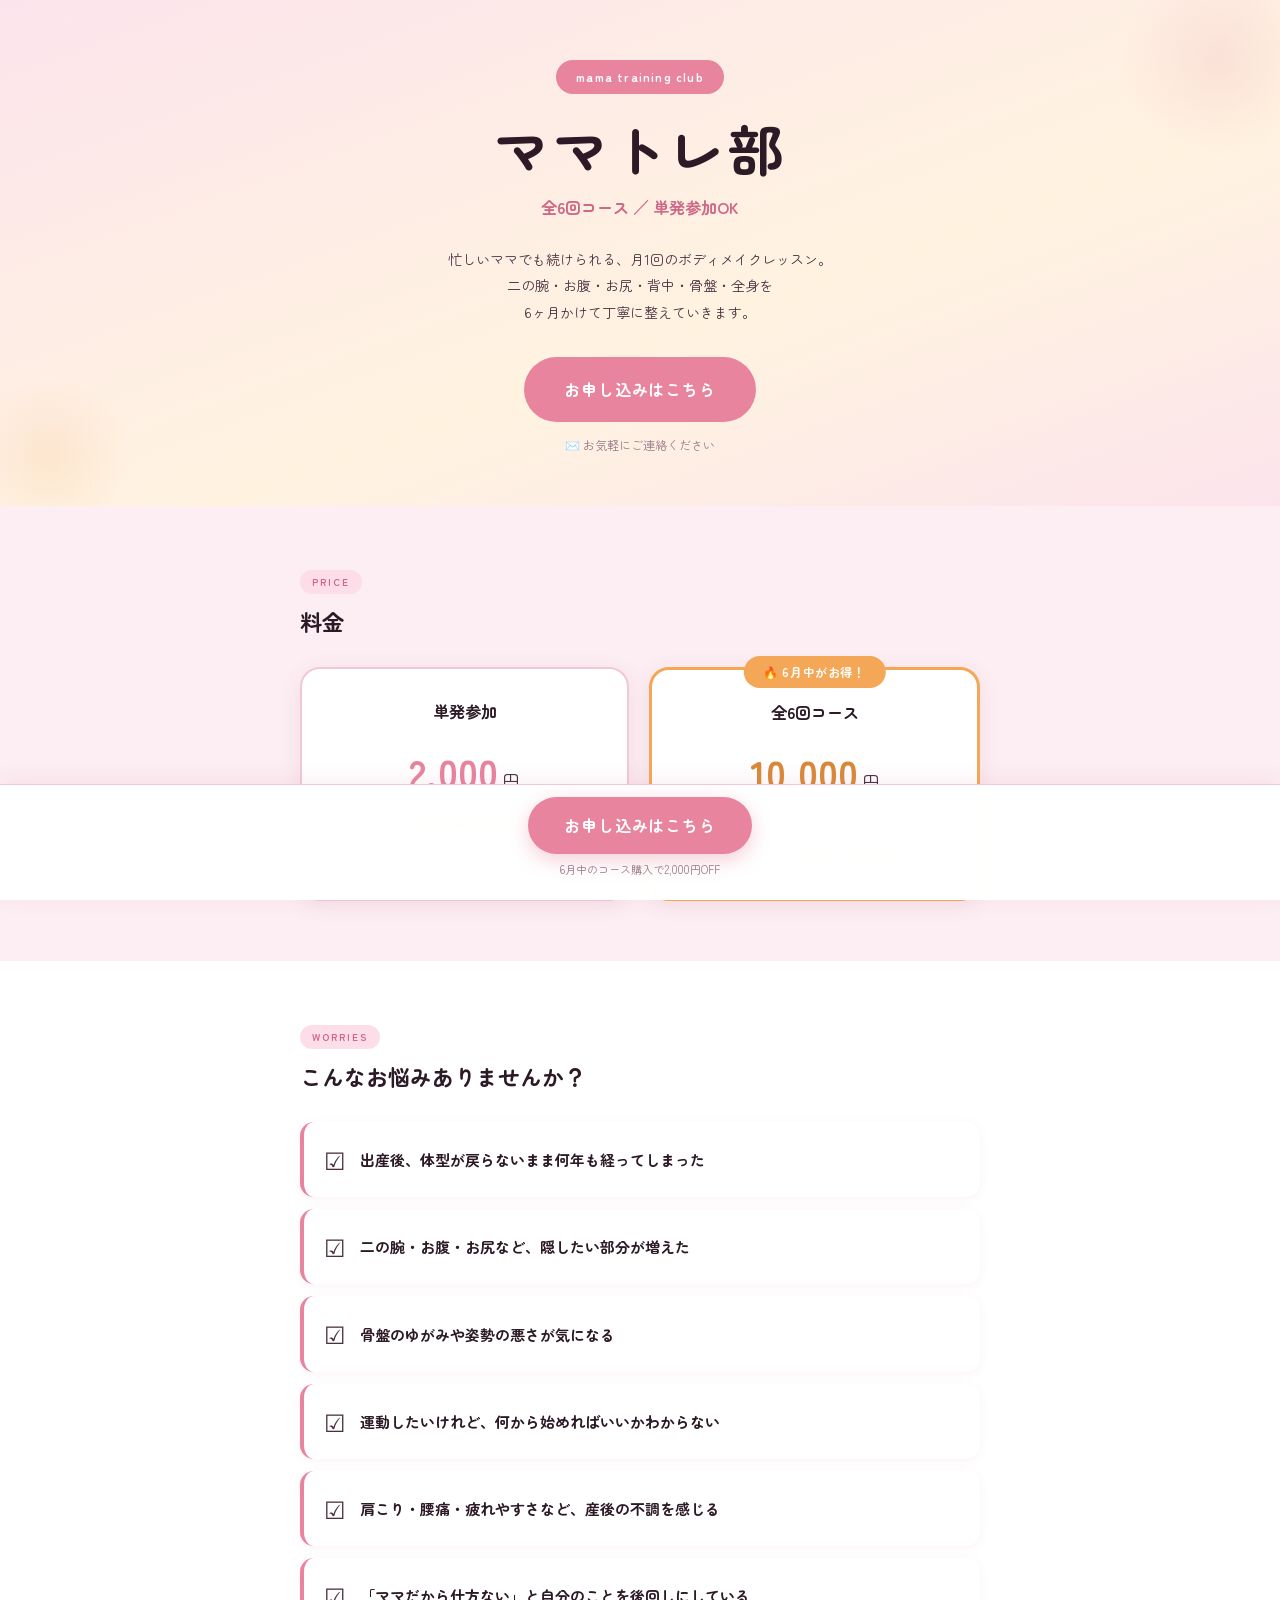
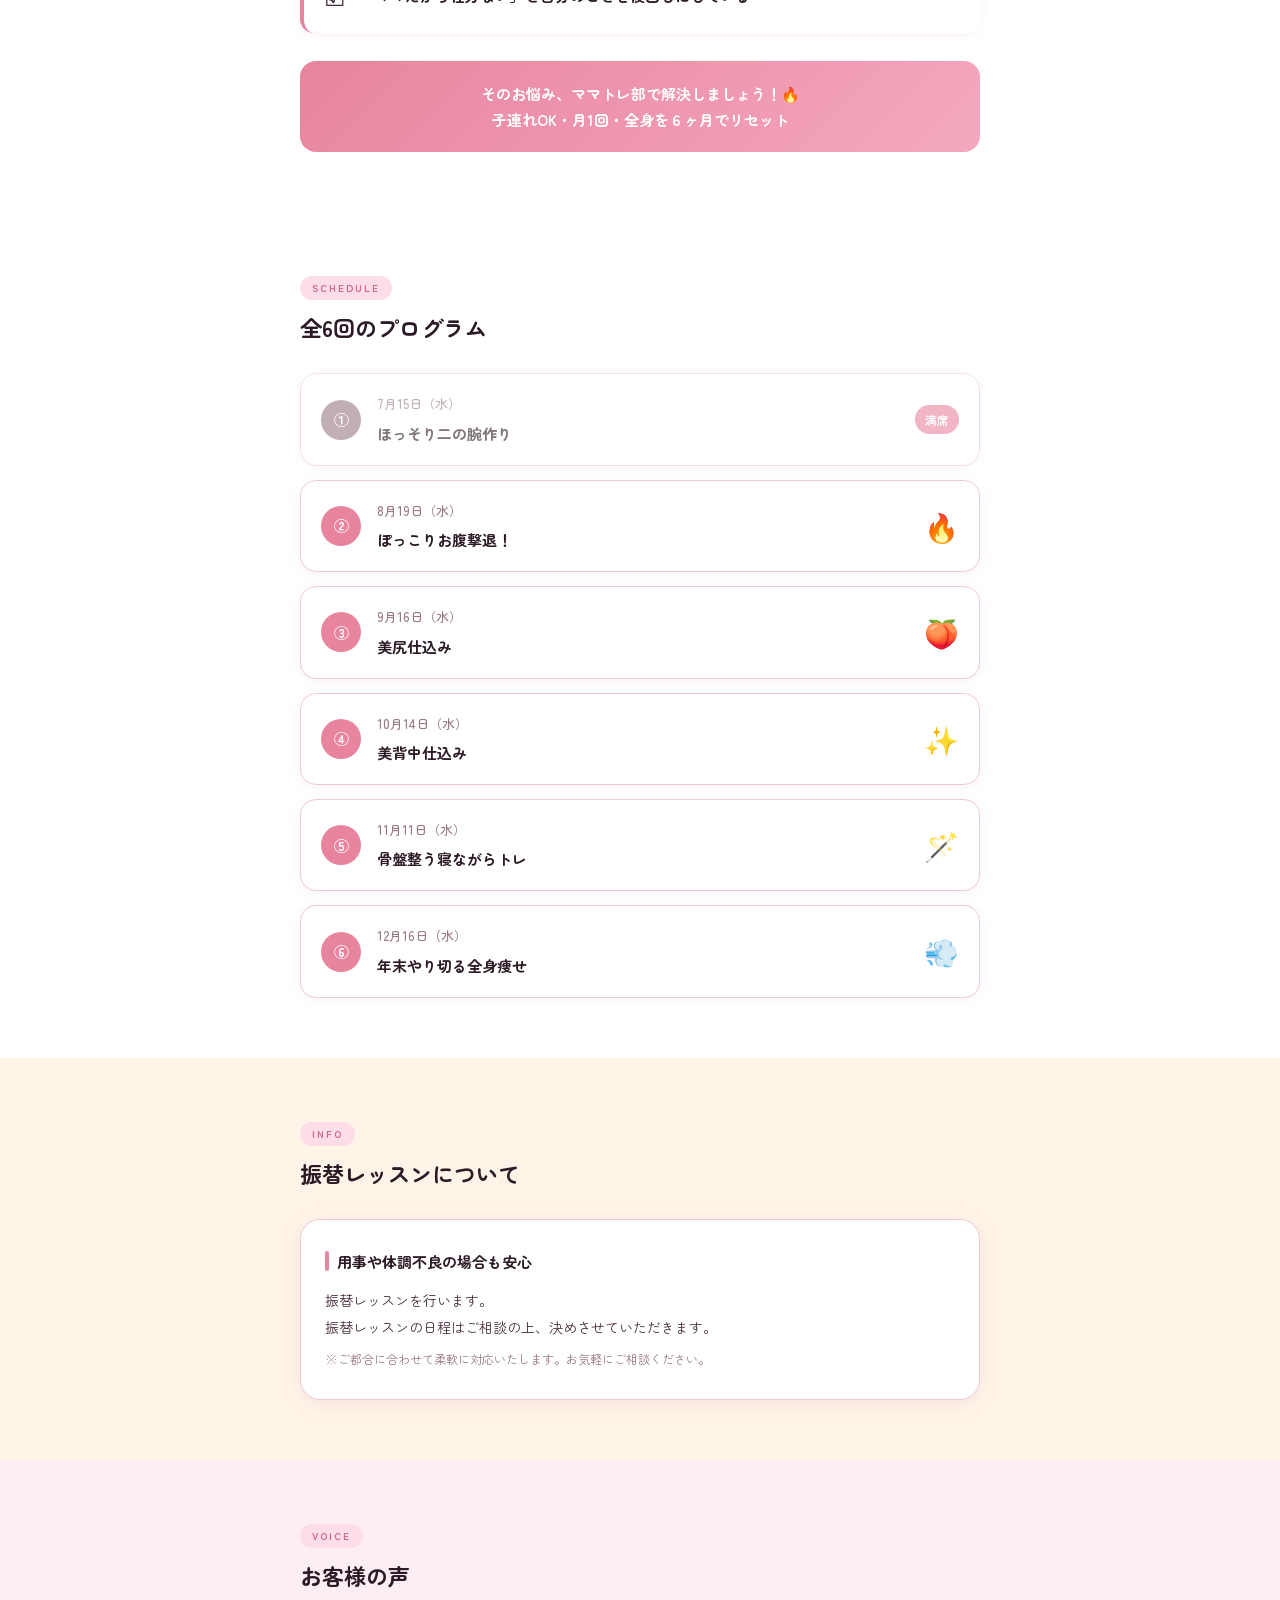
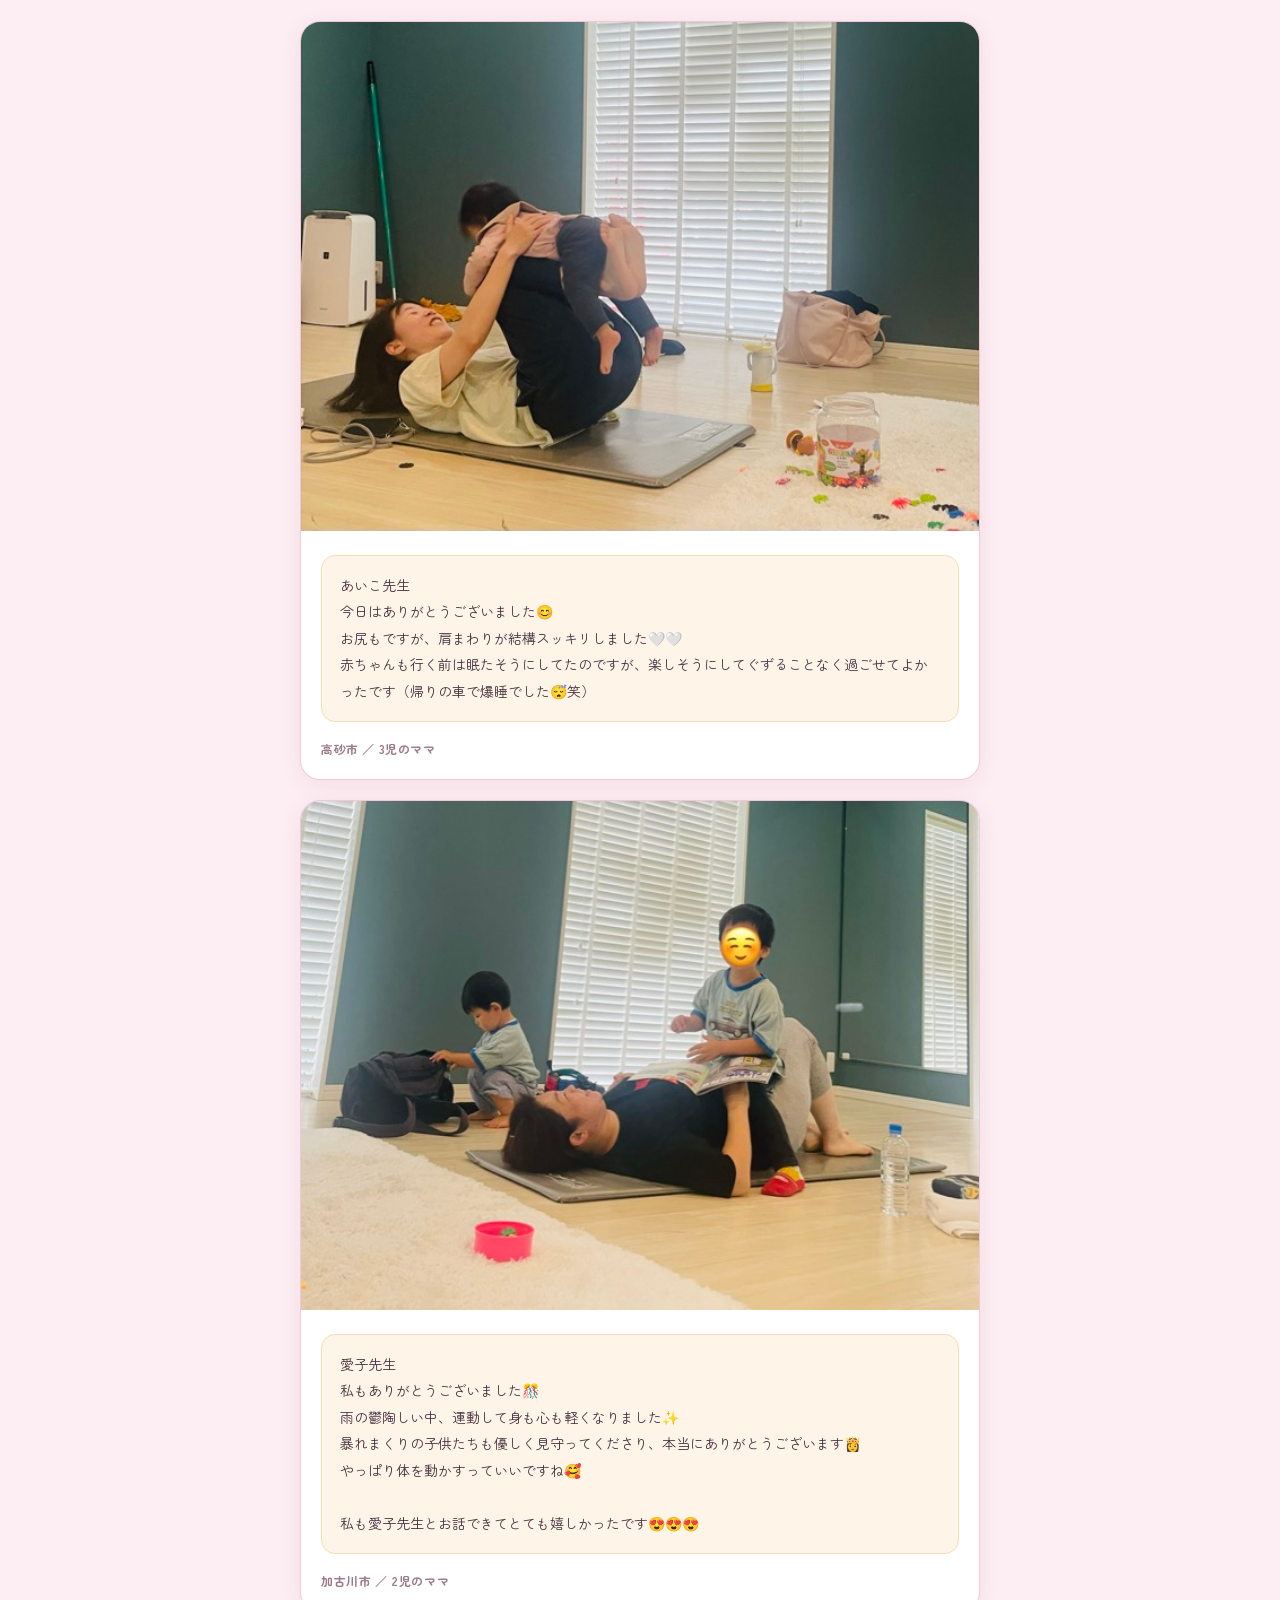
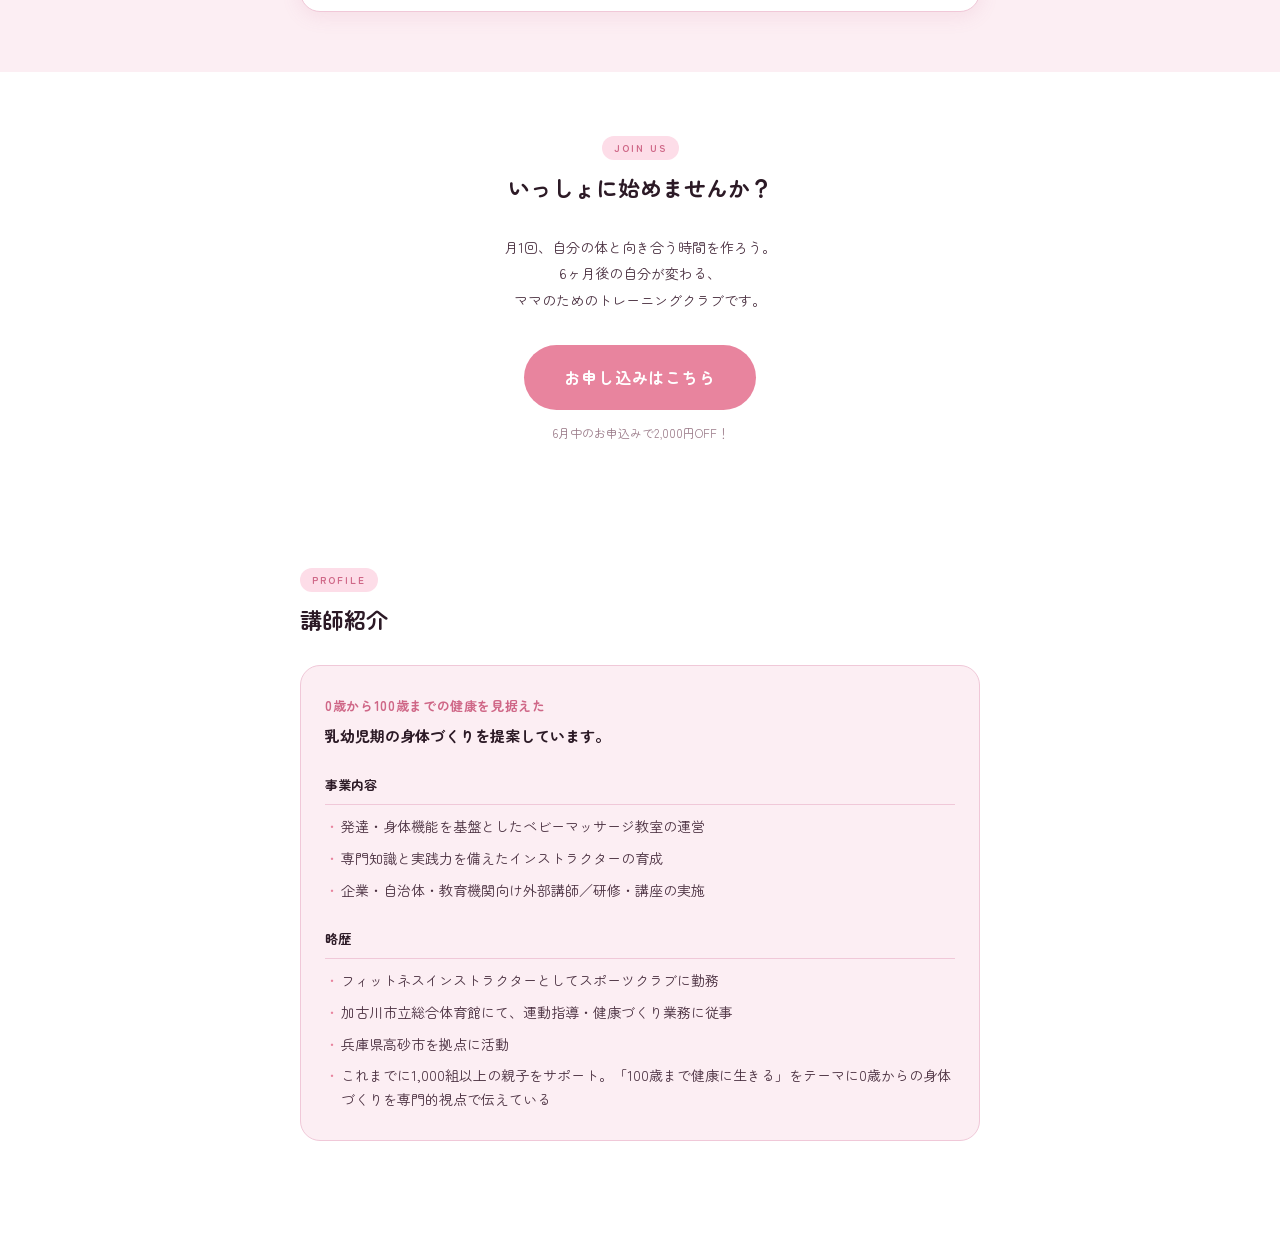
==== commit 0cc478da: "Remove campaign banner from ママトレ部 LP Co-Authored-By: Claude Sonnet 4.6 <noreply@anthropic.com>" ====
--- a/mamatre.html
+++ b/mamatre.html
@@ -569,25 +569,6 @@
   </section>
 
   <!-- ============================================================
-       CAMPAIGN
-  ============================================================ -->
-  <section class="section section--white">
-    <div class="inner">
-      <div class="campaign">
-        <p class="campaign__eyebrow">LIMITED OFFER</p>
-        <h2 class="campaign__title">
-          お得なチケット
-          <span class="highlight">６月中の購入で<br>2,000円OFF！！</span>
-        </h2>
-        <p class="campaign__desc">
-          6月中にコースチケットをご購入いただくと<br>
-          通常12,000円 → <strong>10,000円</strong>（2,000円割引）
-        </p>
-      </div>
-    </div>
-  </section>
-
-  <!-- ============================================================
        PRICE
   ============================================================ -->
   <section class="section section--primary">
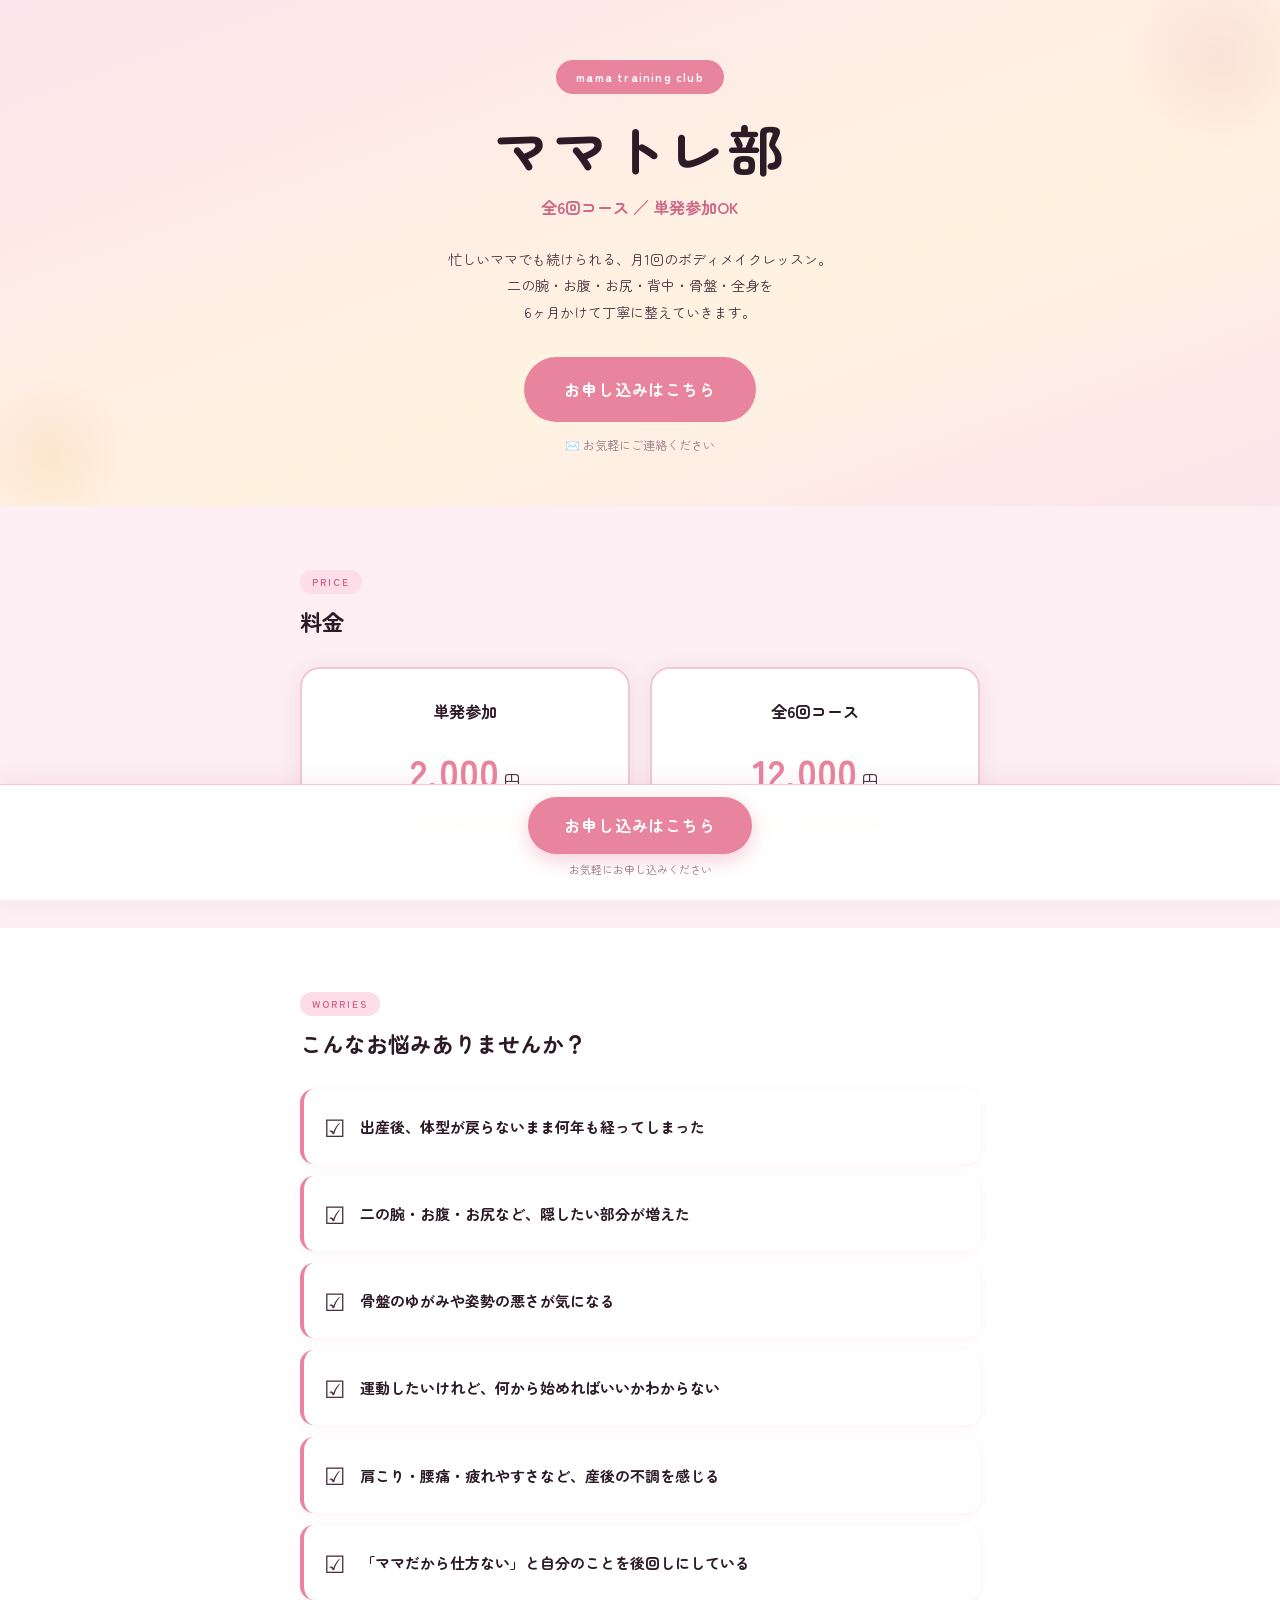
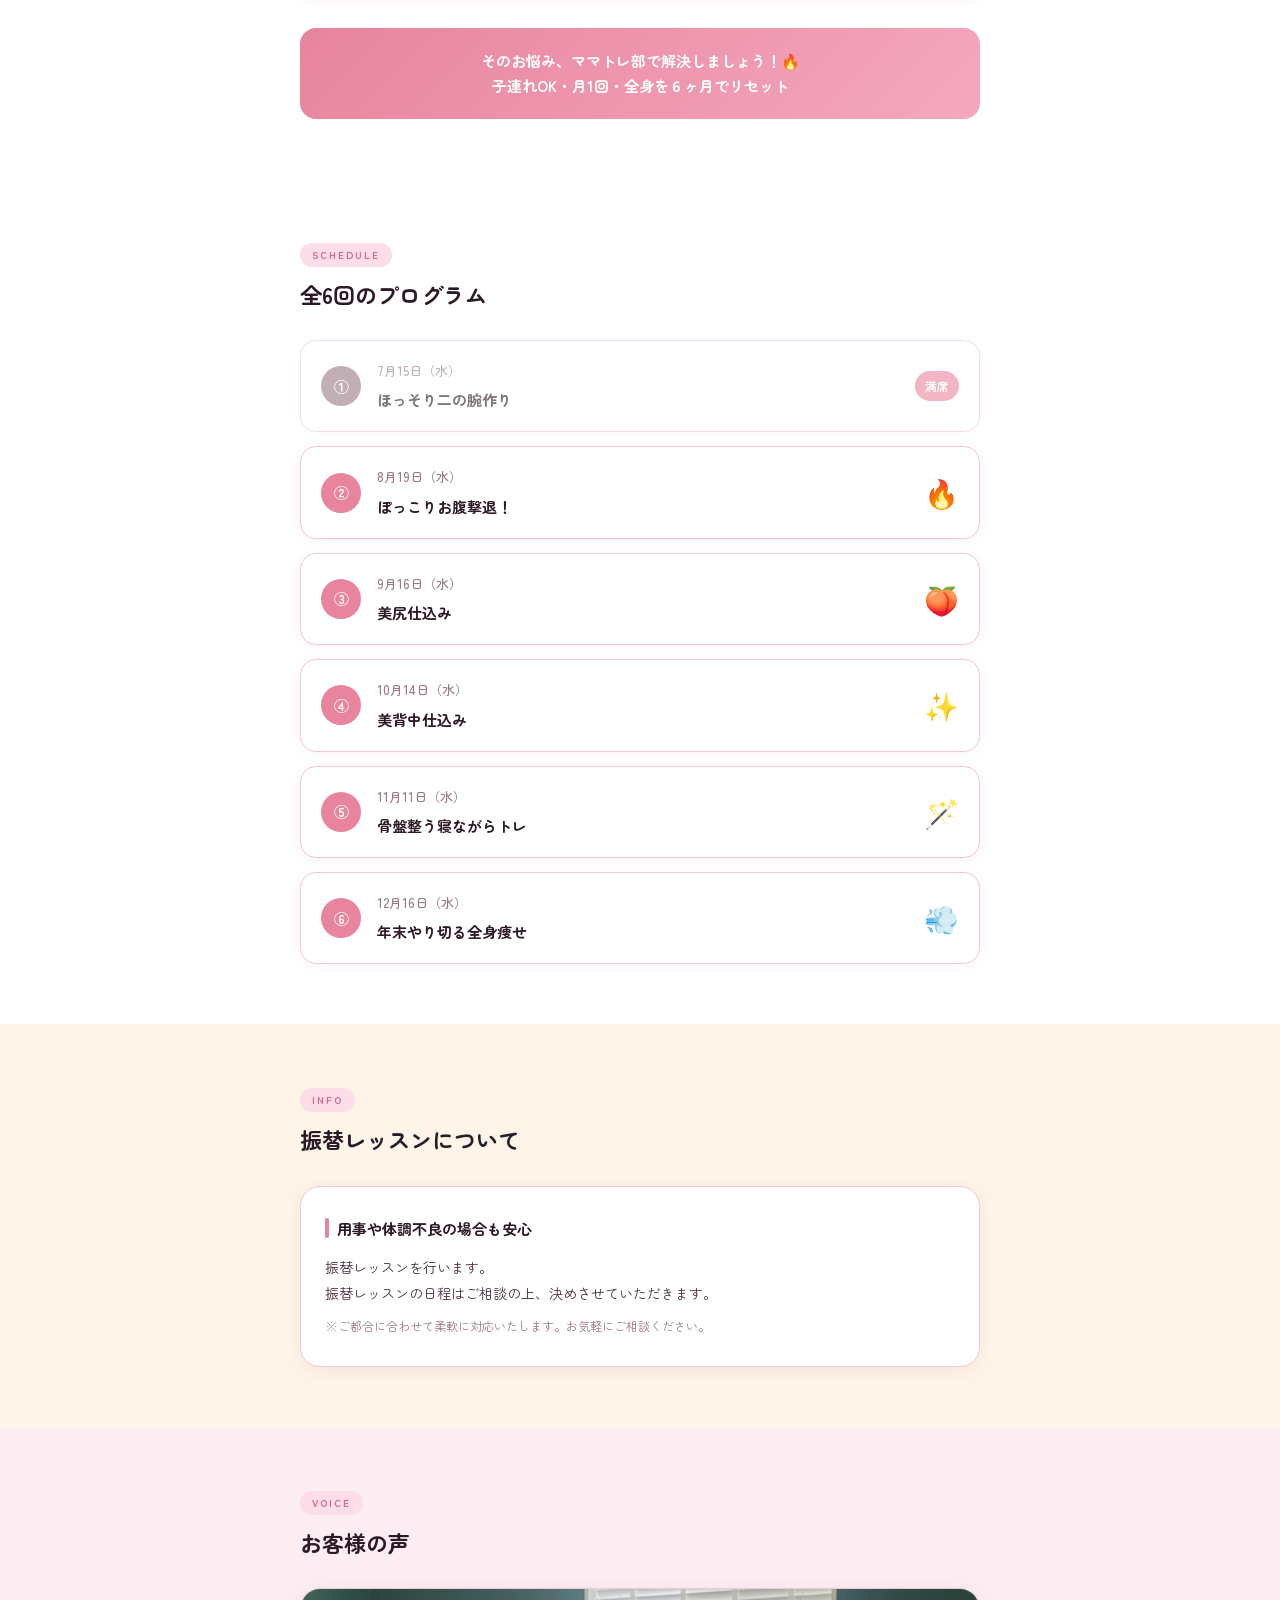
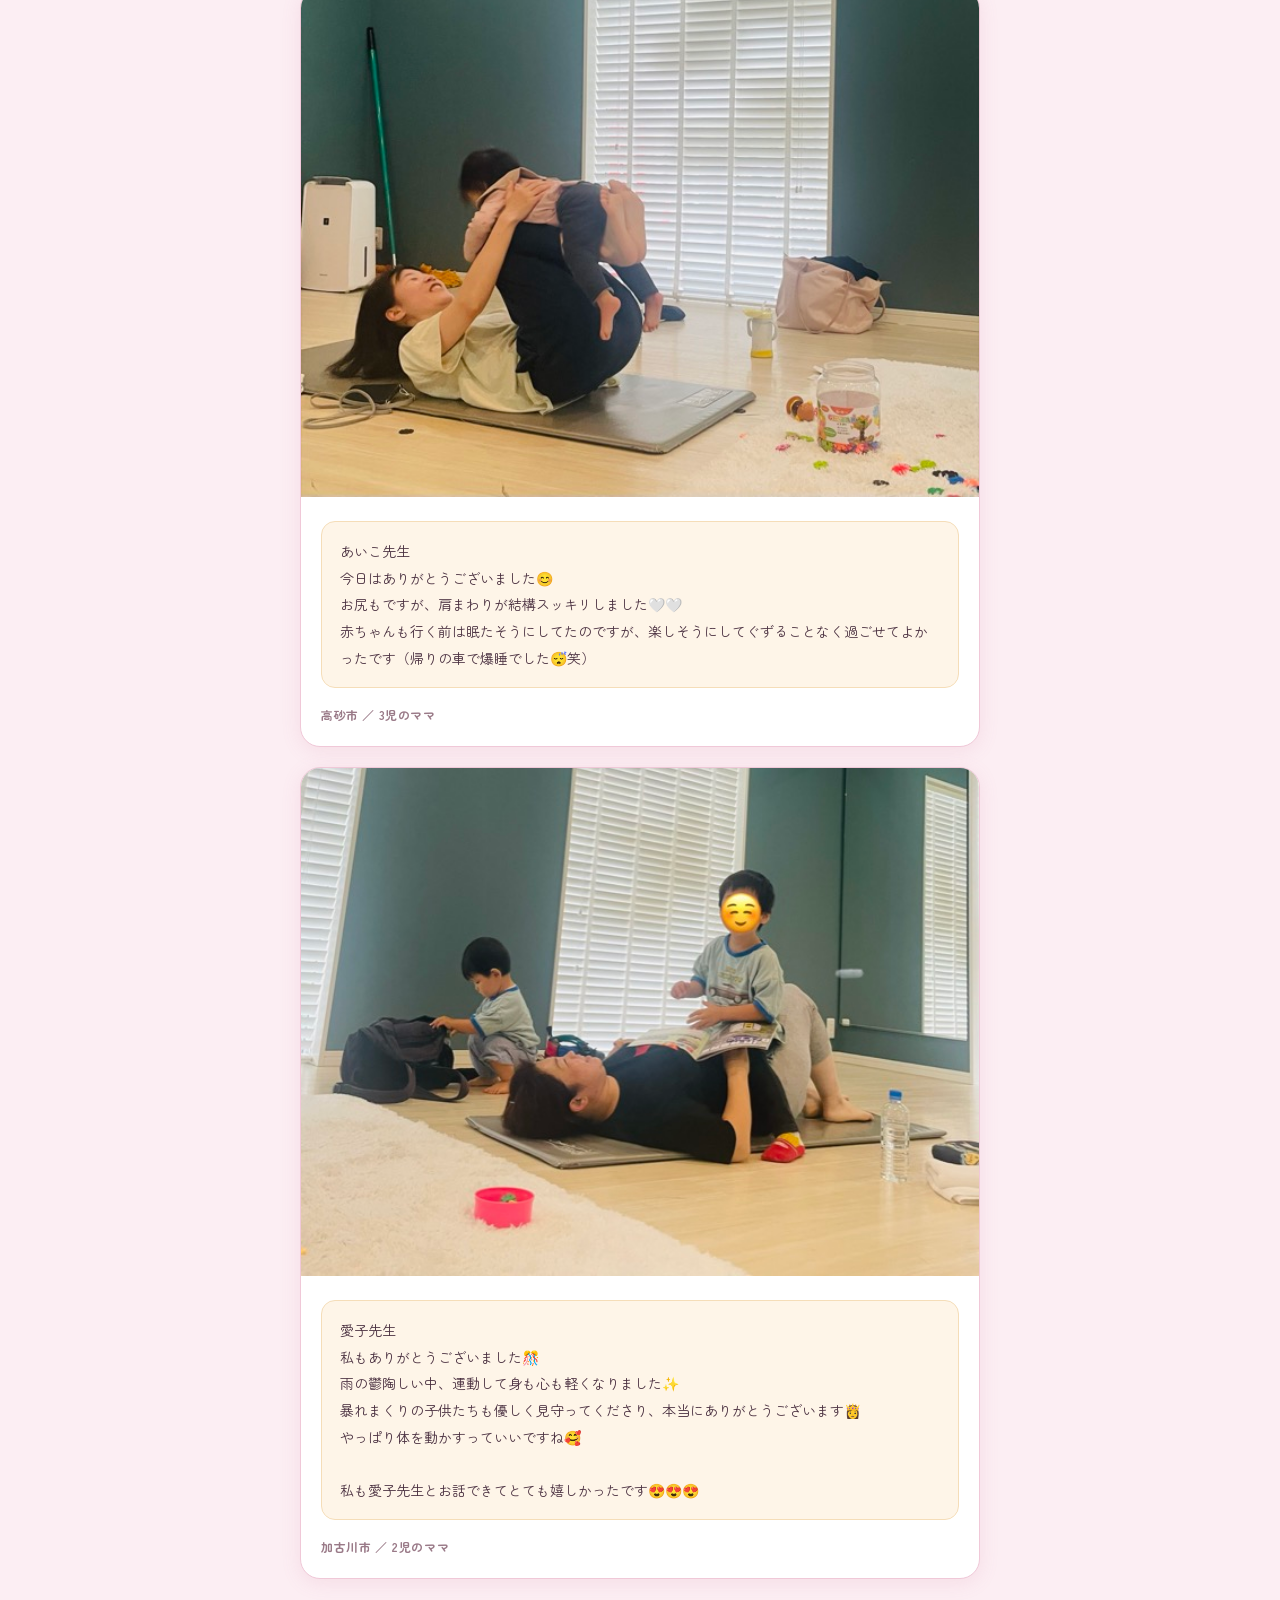
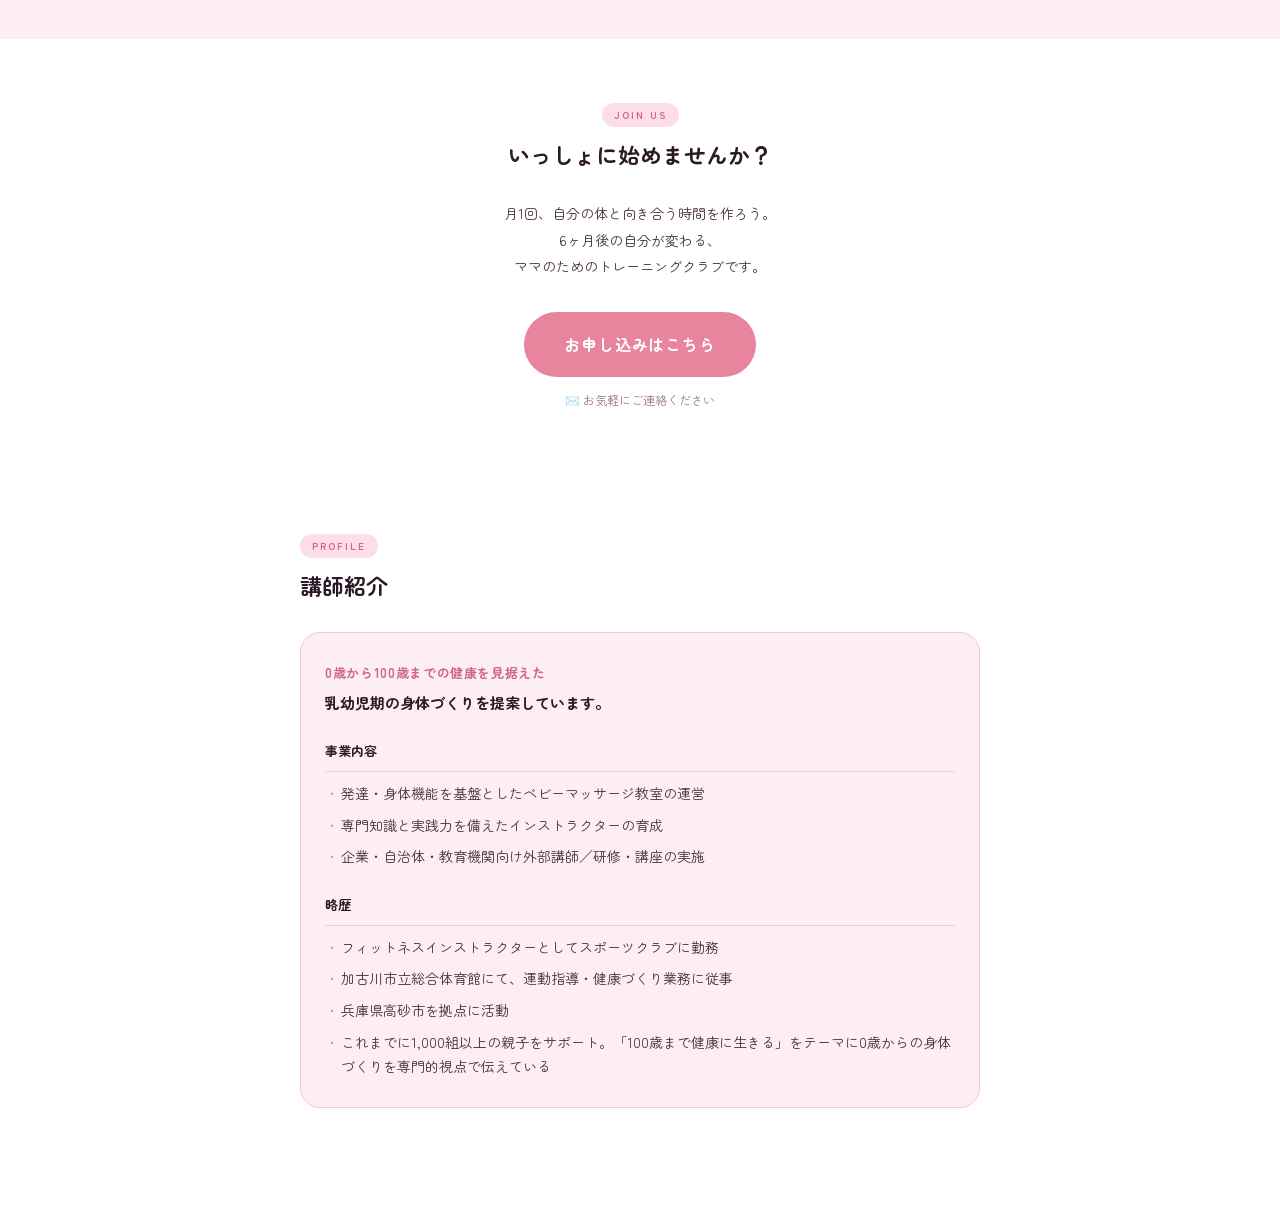
==== commit b25eb3b2: "Remove June campaign elements from ママトレ部 LP Co-Authored-By: Claude Sonnet 4.6 <noreply@anthropic.com" ====
--- a/mamatre.html
+++ b/mamatre.html
@@ -586,15 +586,13 @@
           <p class="price-card__note">1回ずつ参加できます</p>
         </div>
 
-        <div class="price-card price-card--featured">
-          <p class="price-card__tag">🔥 6月中がお得！</p>
+        <div class="price-card">
           <p class="price-card__name">全6回コース</p>
           <div class="price-card__amount">
-            <span class="price-main" style="color: var(--accent-dark);">10,000</span>
+            <span class="price-main">12,000</span>
             <span class="price-unit">円</span>
           </div>
-          <p class="price-card__original">通常 12,000円</p>
-          <p class="price-card__note">6月中チケット購入で2,000円OFF</p>
+          <p class="price-card__note">6回分まとめてお得に参加</p>
         </div>
 
       </div>
@@ -778,7 +776,7 @@
       </p>
       <div class="cta-wrap">
         <a href="https://ws.formzu.net/fgen/S682066570/" class="cta-btn">お申し込みはこちら</a>
-        <p class="cta-sub">6月中のお申込みで2,000円OFF！</p>
+        <p class="cta-sub">✉️ お気軽にご連絡ください</p>
       </div>
     </div>
   </section>
@@ -838,7 +836,7 @@
   ============================================================ -->
   <div class="sticky-cta">
     <a href="https://ws.formzu.net/fgen/S682066570/" class="cta-btn">お申し込みはこちら</a>
-    <p class="cta-note">6月中のコース購入で2,000円OFF</p>
+    <p class="cta-note">お気軽にお申し込みください</p>
   </div>
 
 </body>
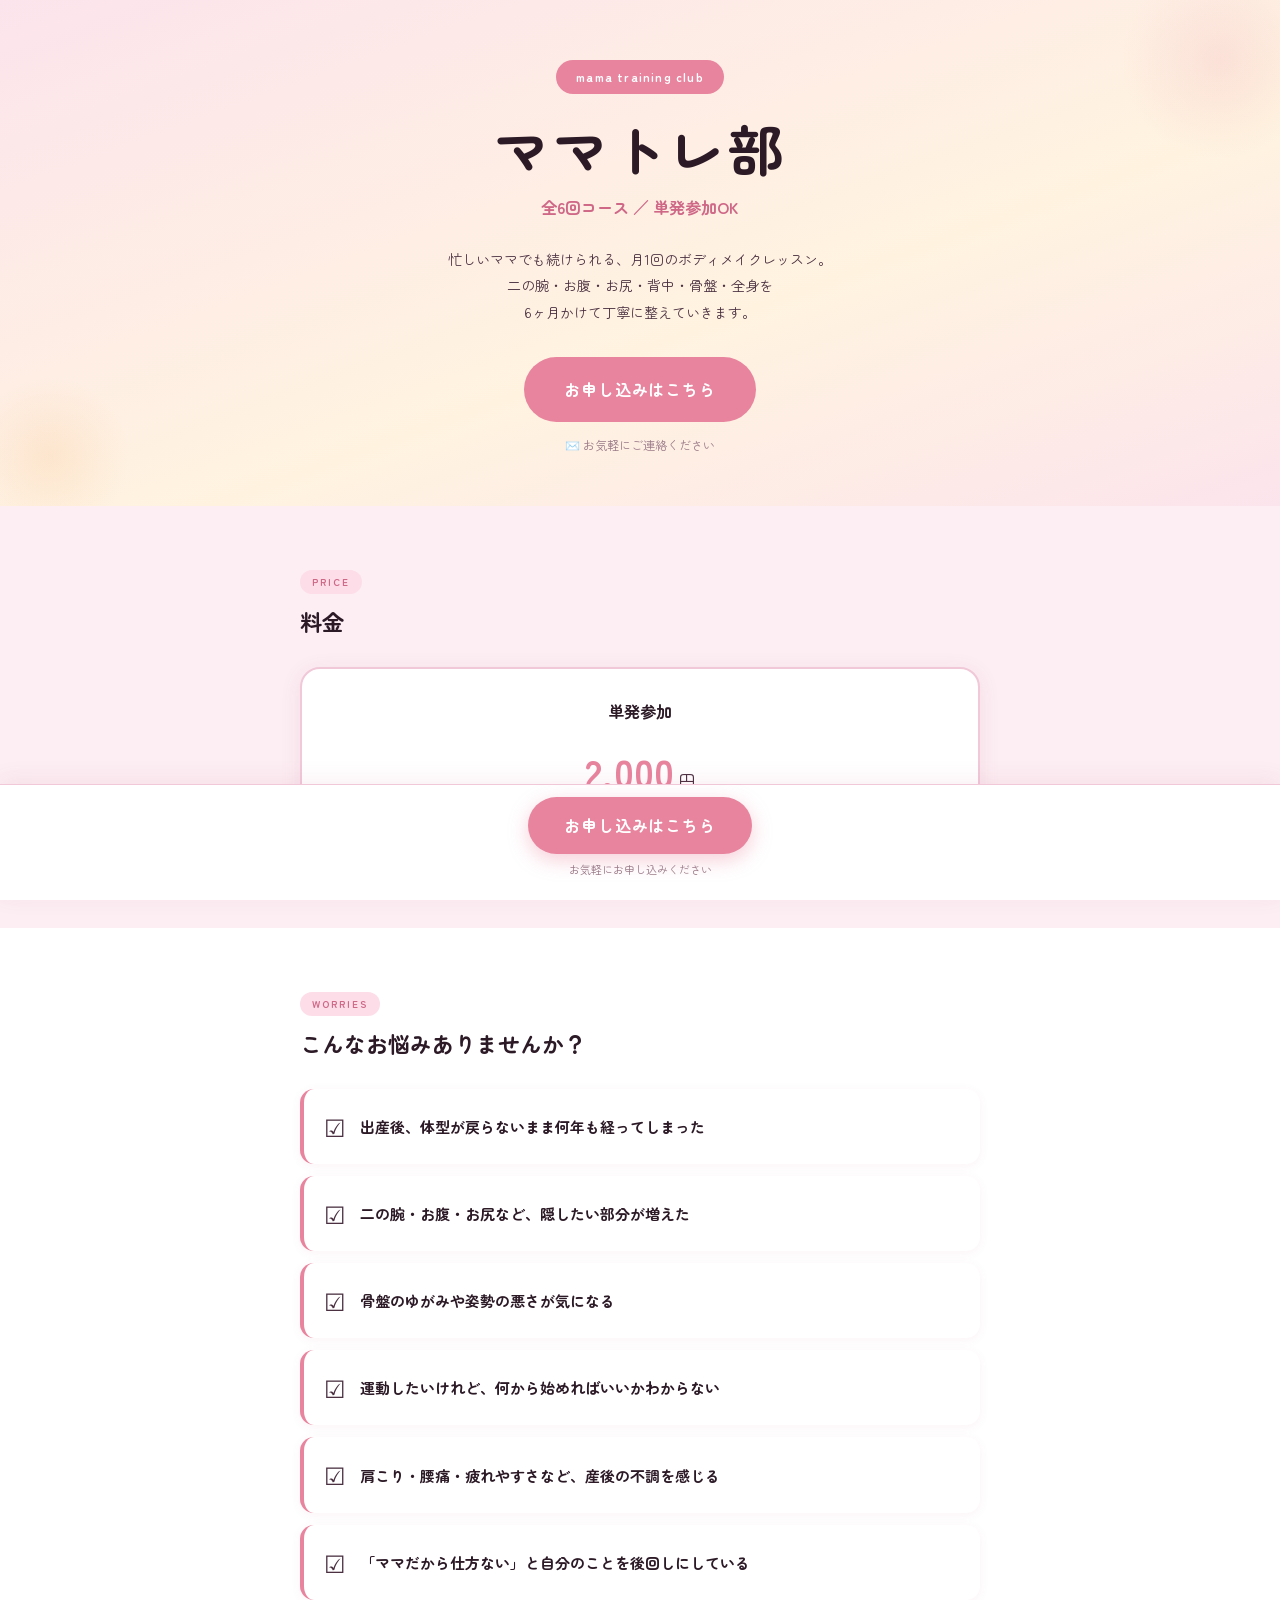
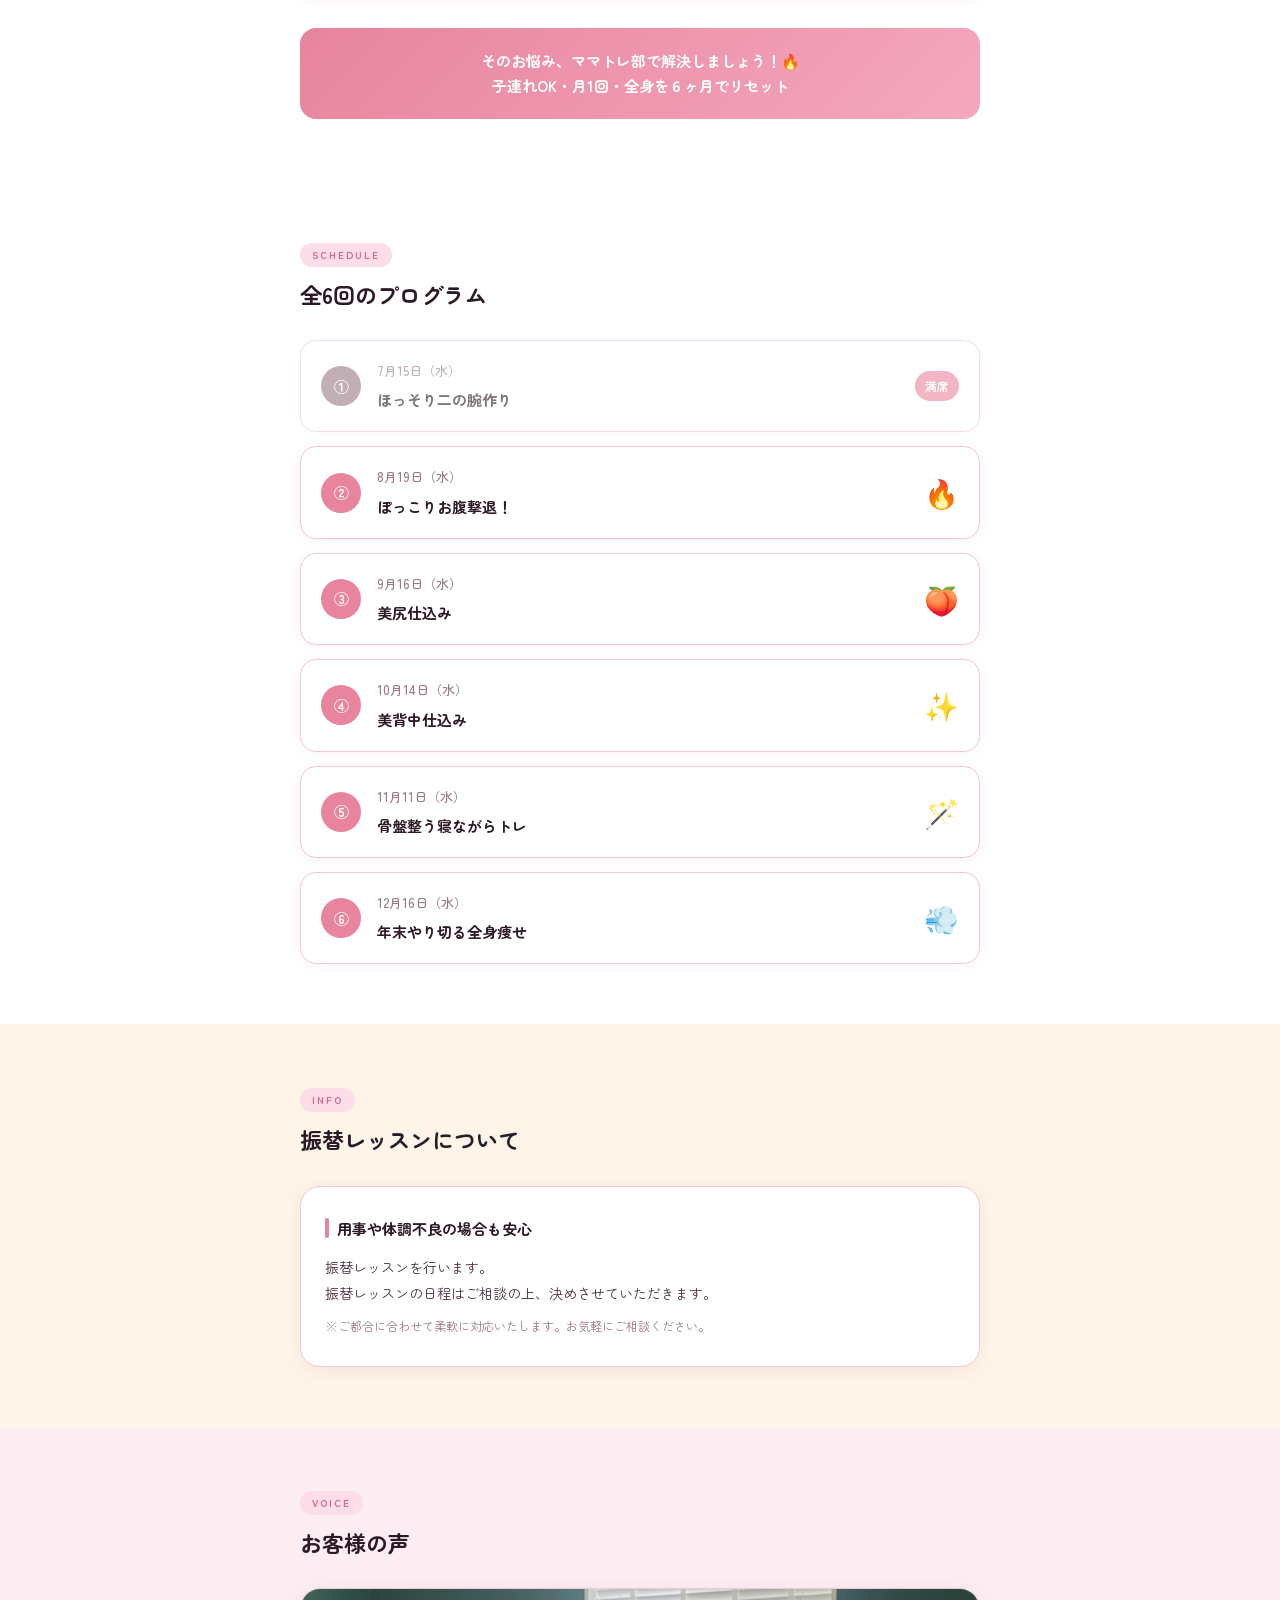
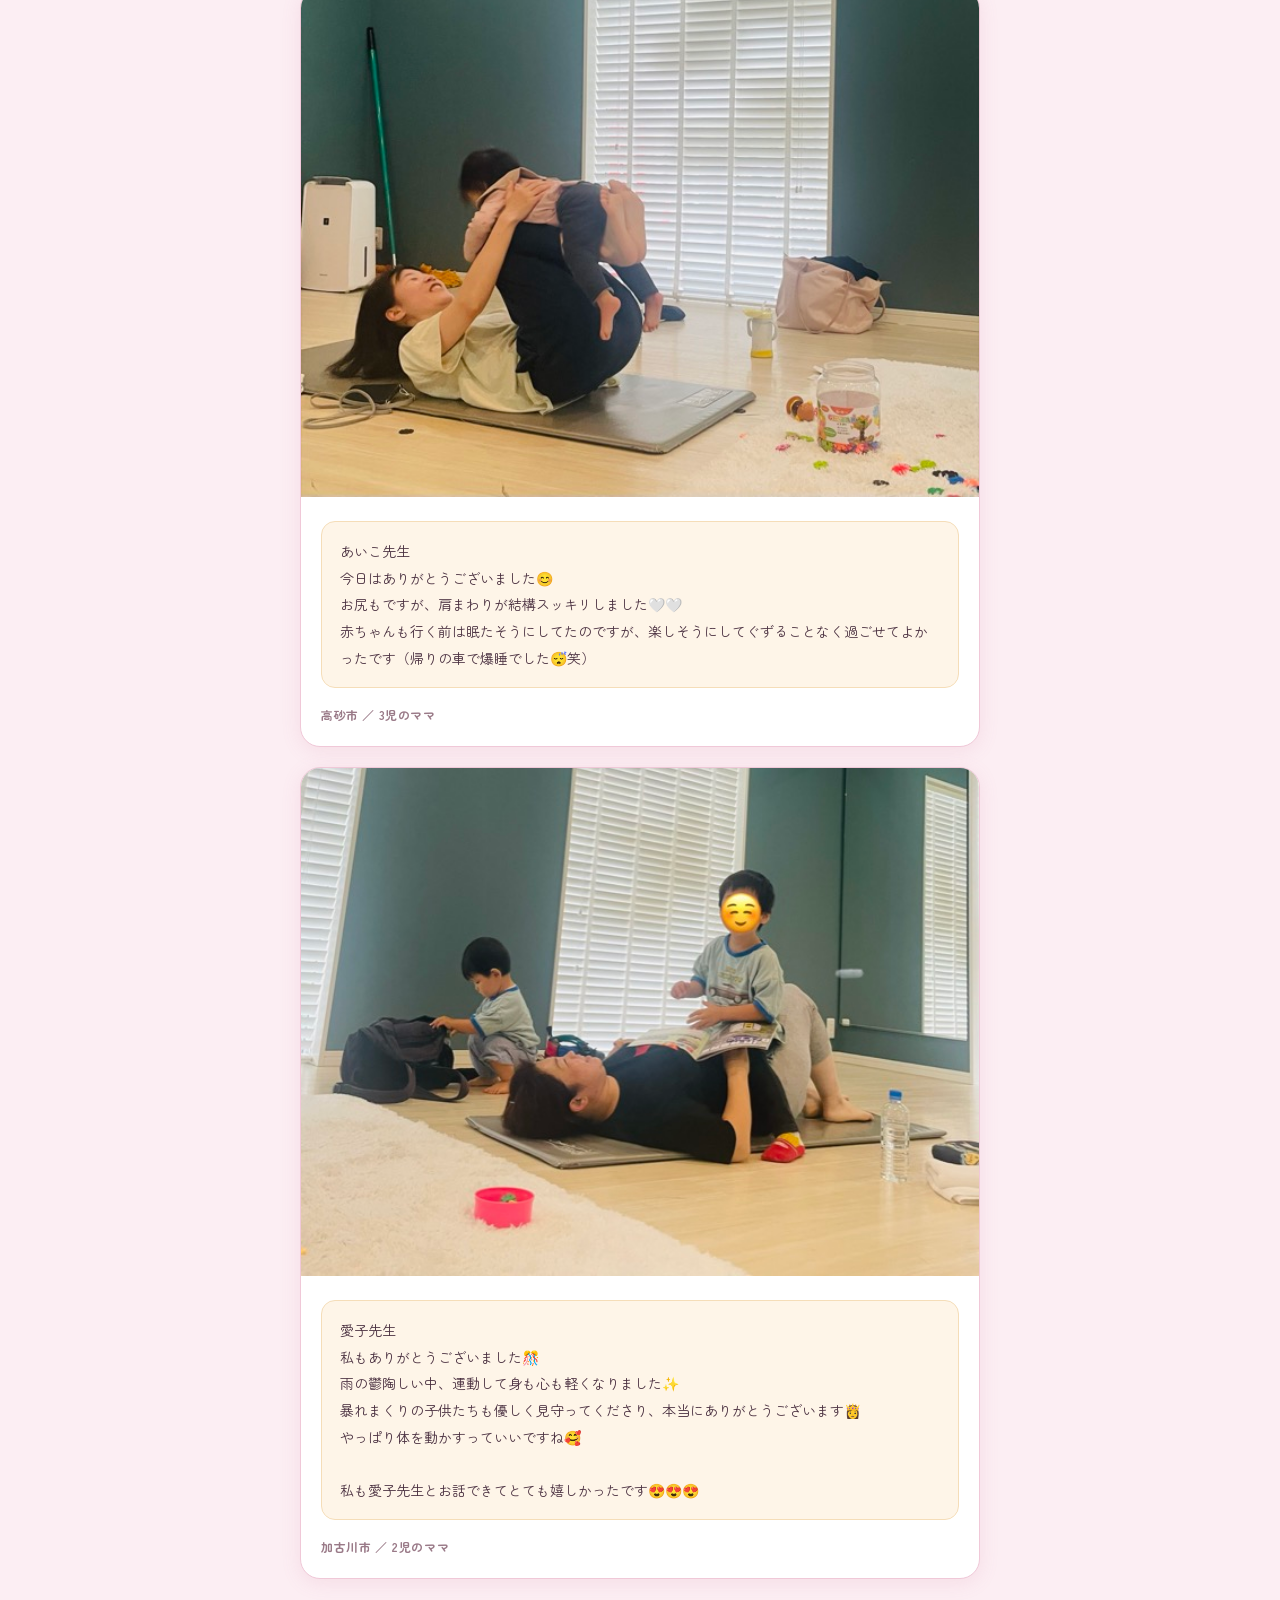
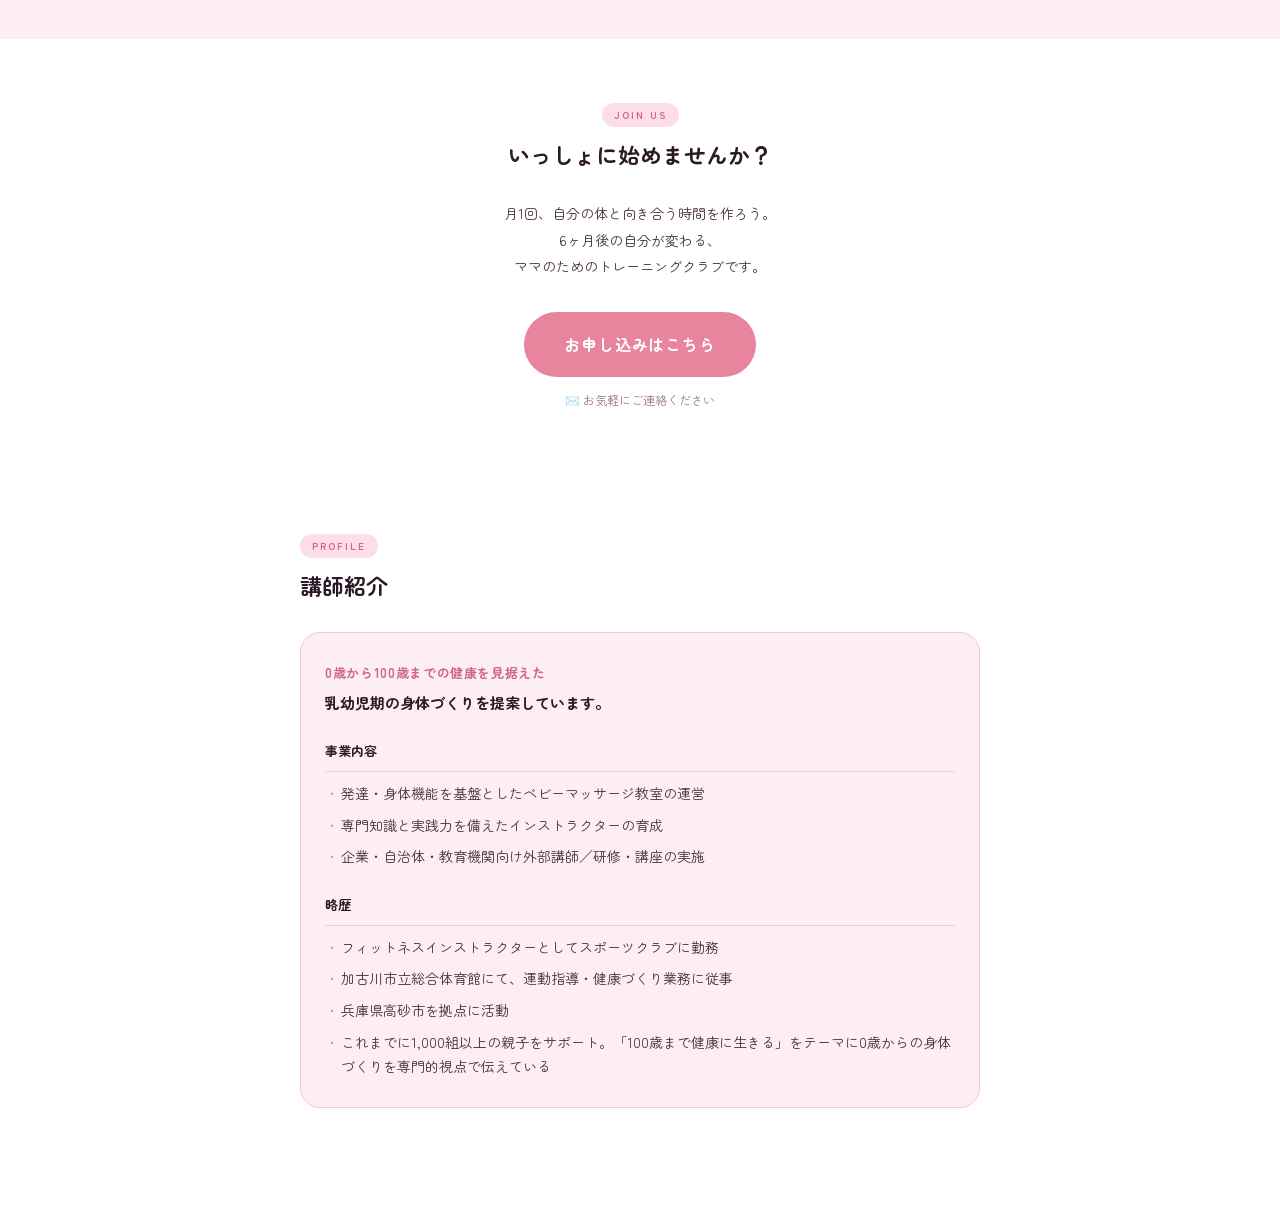
==== commit 7ceb48cf: "Remove 全6回コース price card" ====
--- a/mamatre.html
+++ b/mamatre.html
@@ -586,14 +586,6 @@
           <p class="price-card__note">1回ずつ参加できます</p>
         </div>
 
-        <div class="price-card">
-          <p class="price-card__name">全6回コース</p>
-          <div class="price-card__amount">
-            <span class="price-main">12,000</span>
-            <span class="price-unit">円</span>
-          </div>
-          <p class="price-card__note">6回分まとめてお得に参加</p>
-        </div>
 
       </div>
     </div>
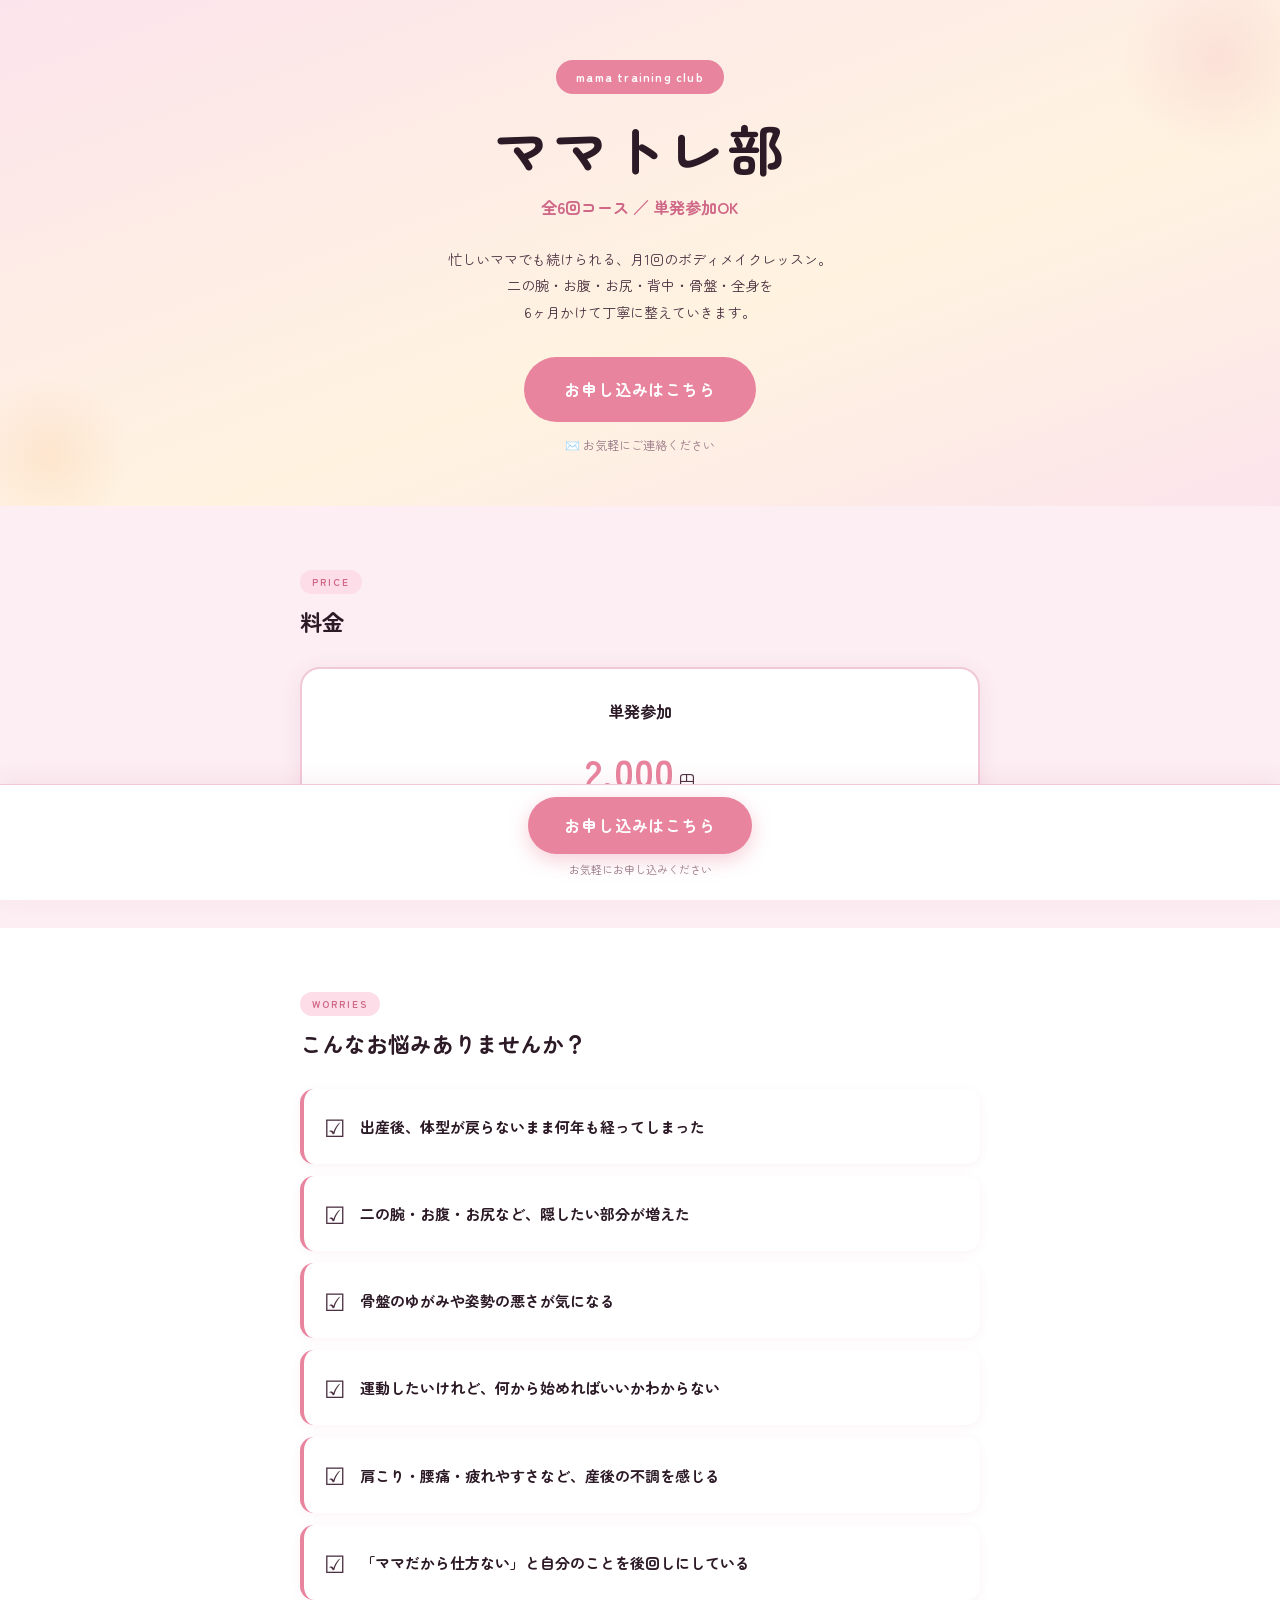
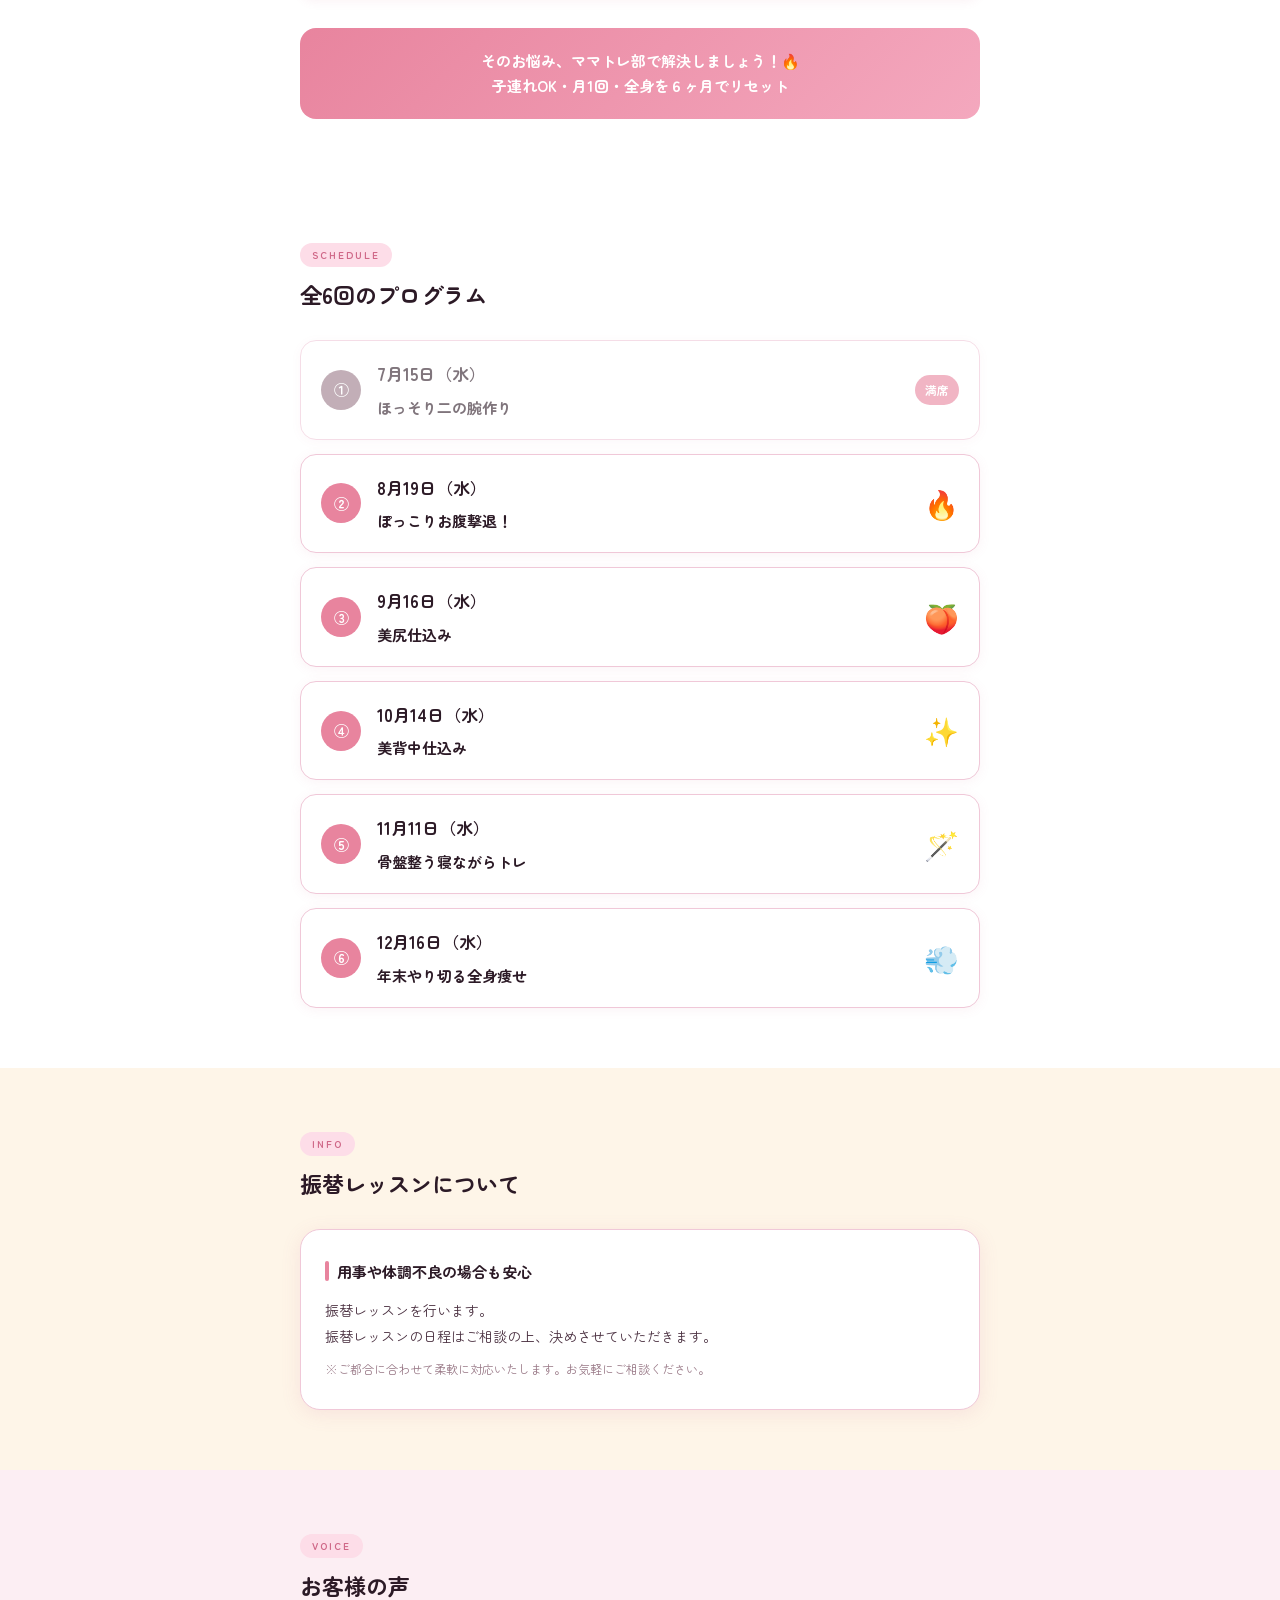
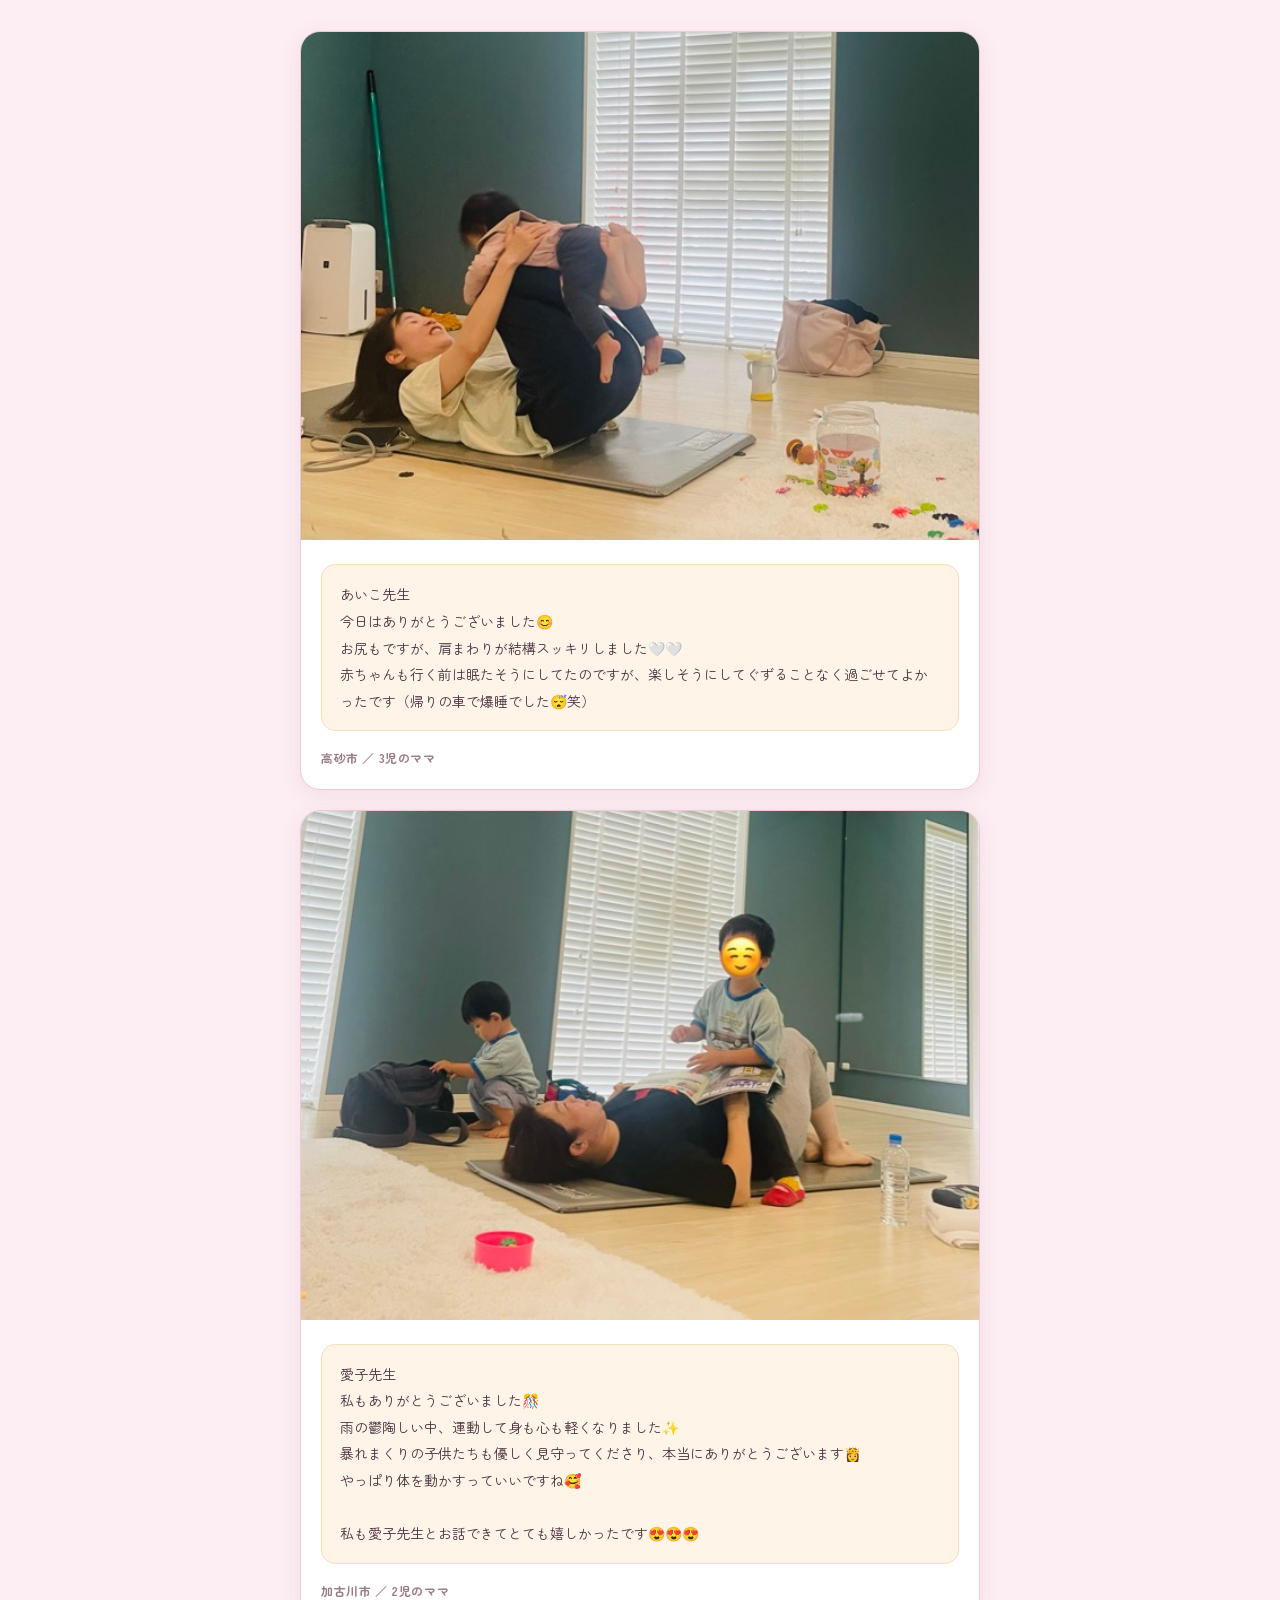
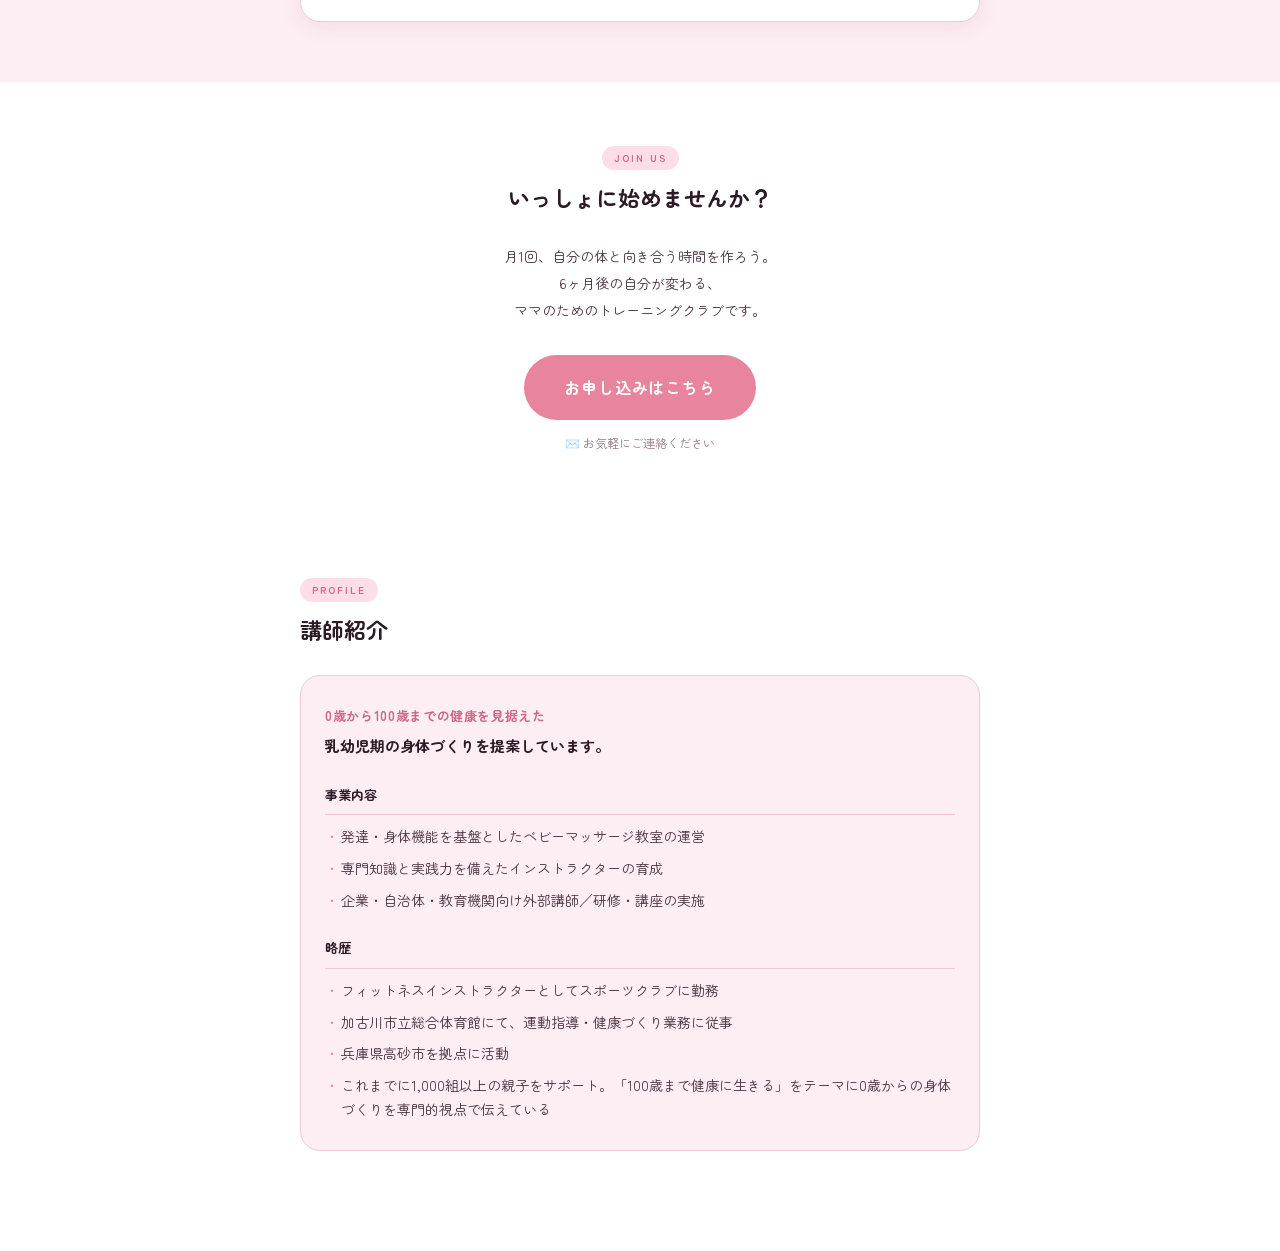
==== commit fe28460a: "Enlarge and bold schedule date text" ====
--- a/mamatre.html
+++ b/mamatre.html
@@ -338,10 +338,10 @@
     }
 
     .schedule-item__date {
-      font-size: 13px;
-      color: var(--text-light);
+      font-size: 17px;
+      color: var(--text-dark);
       margin-bottom: 4px;
-      font-weight: 500;
+      font-weight: 700;
     }
 
     .schedule-item__title {
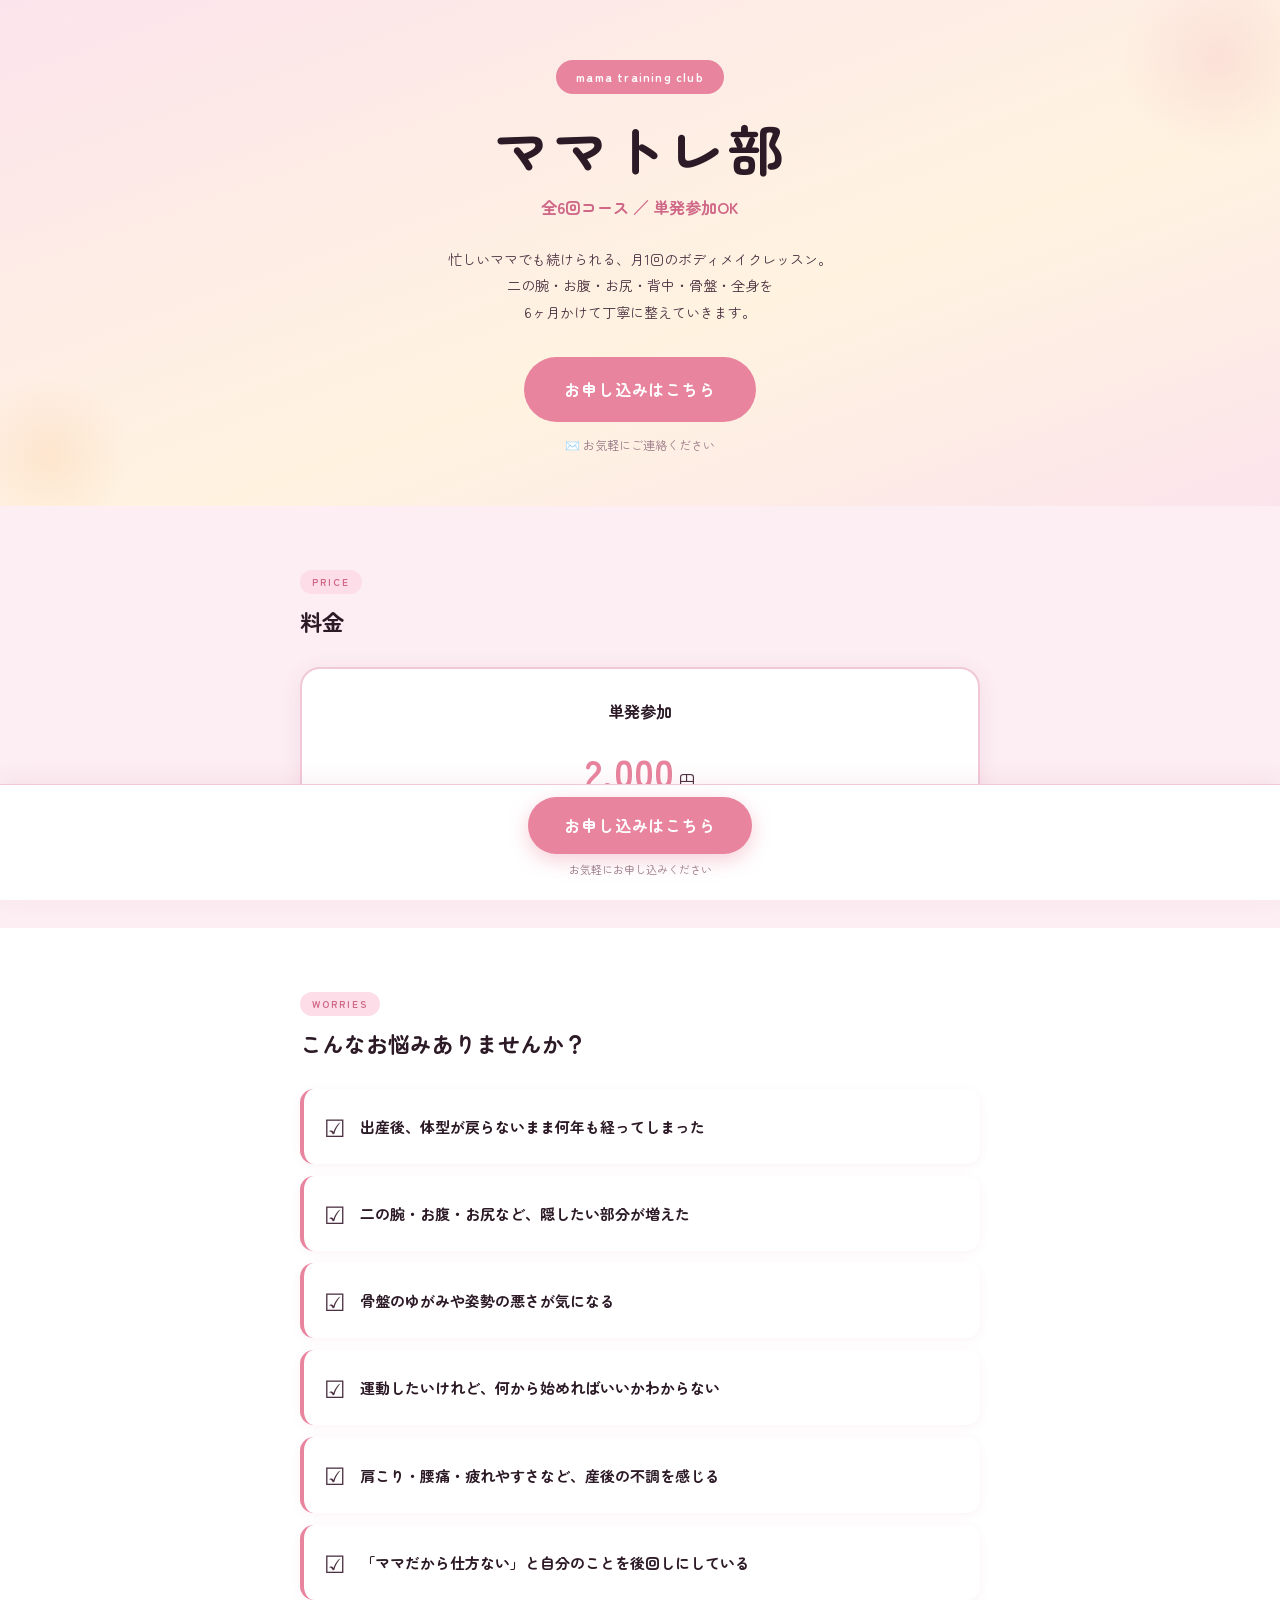
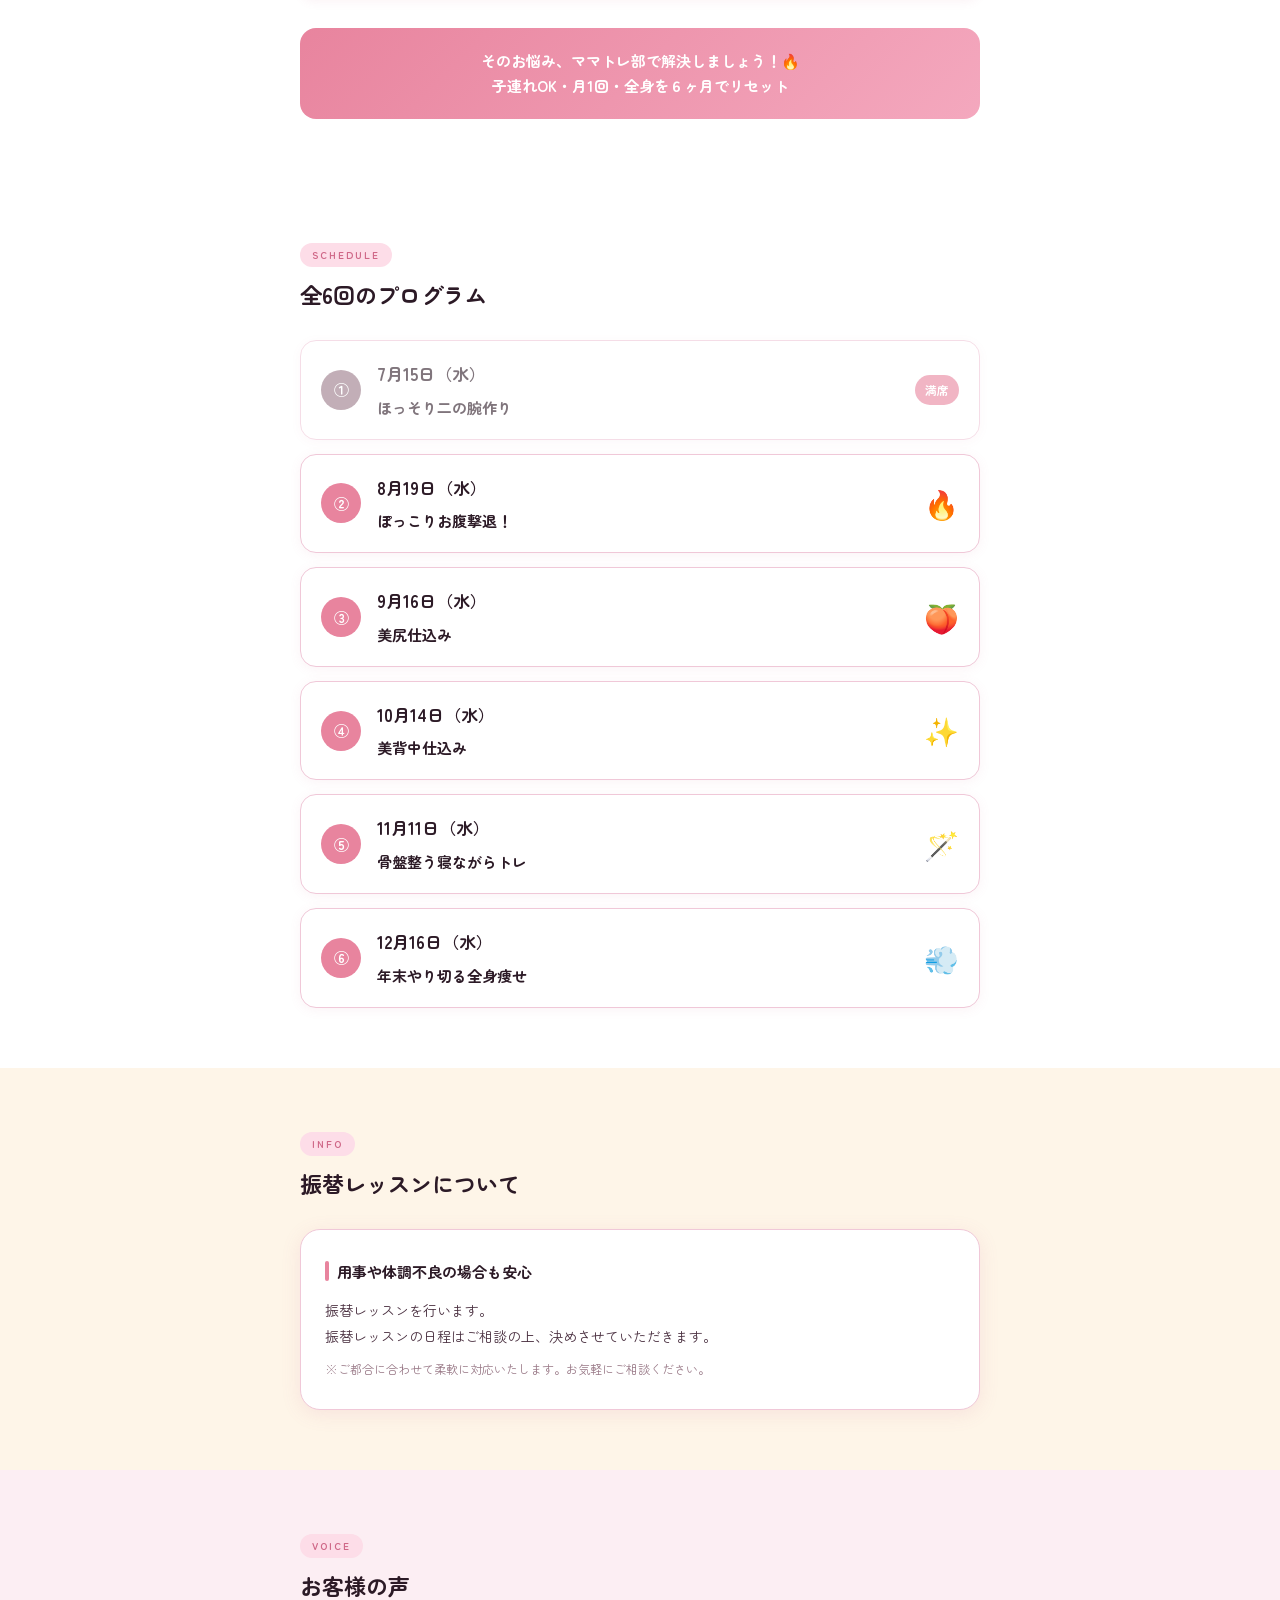
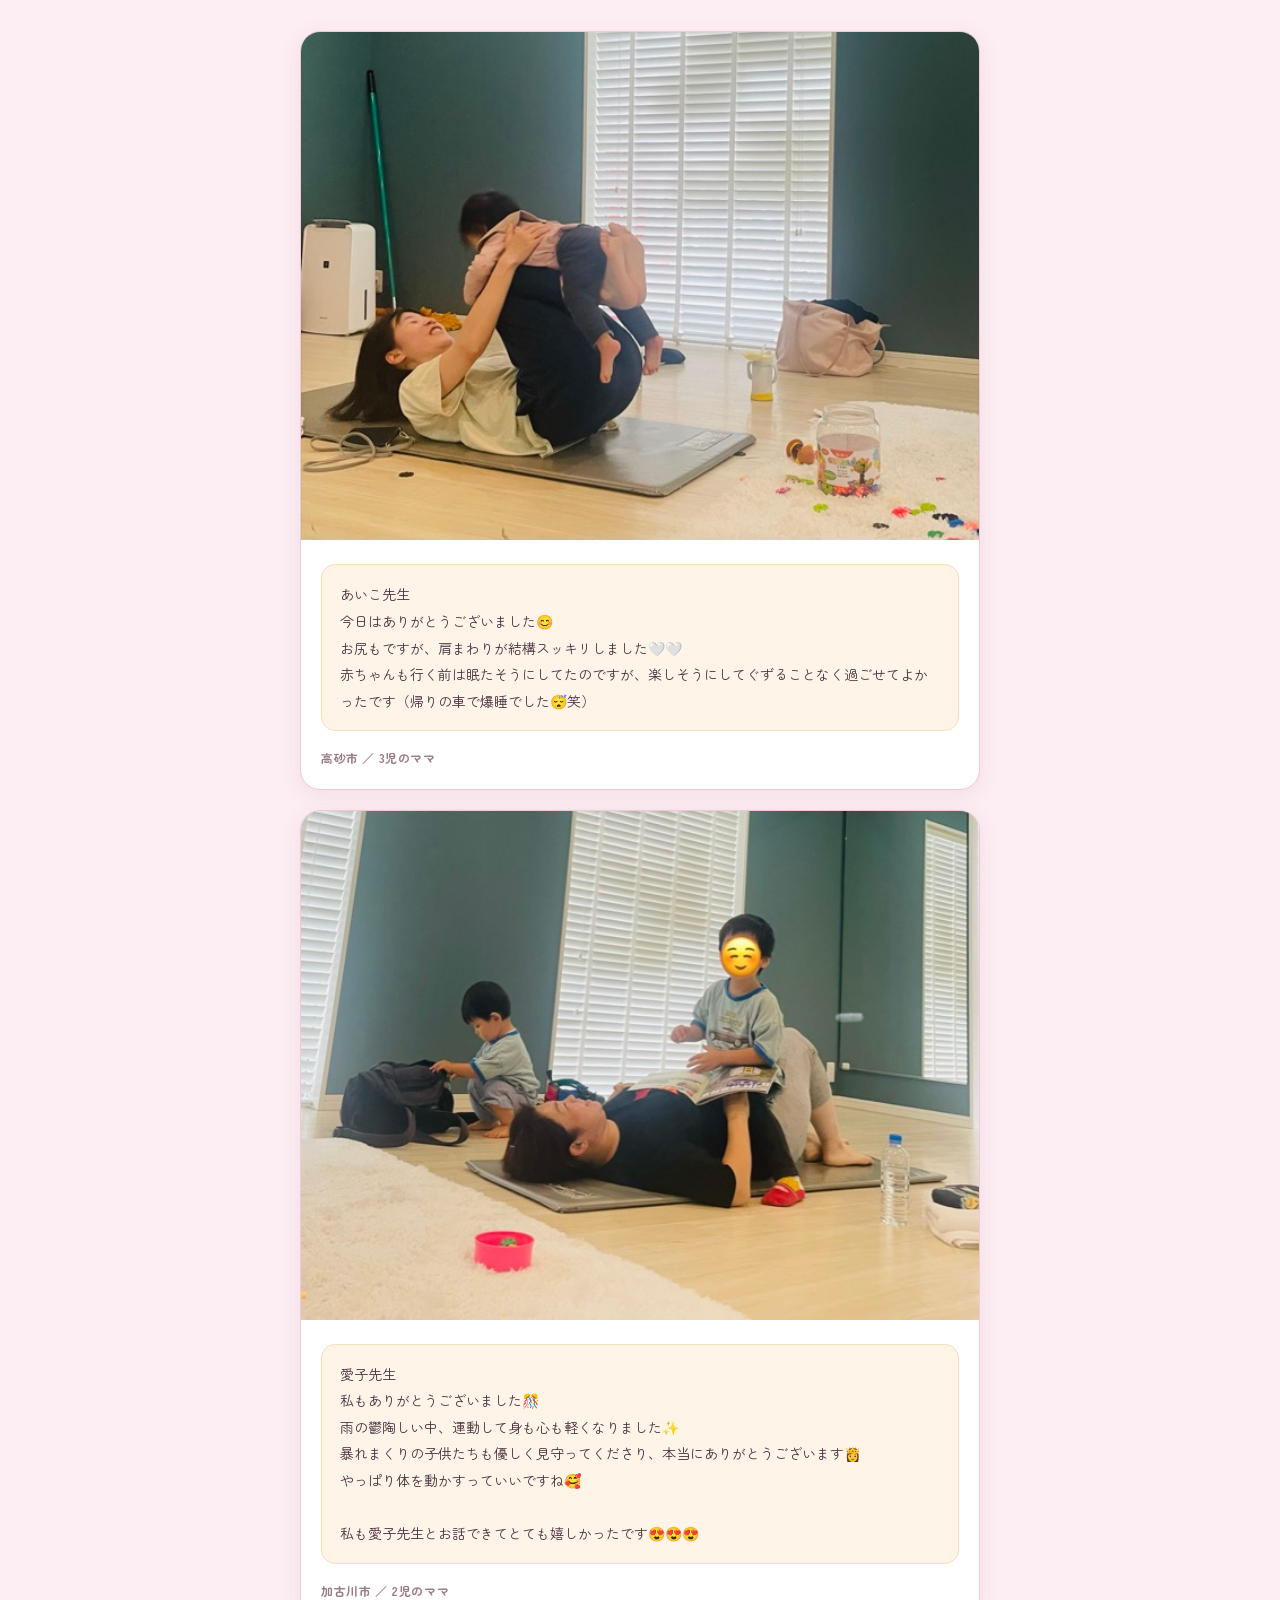
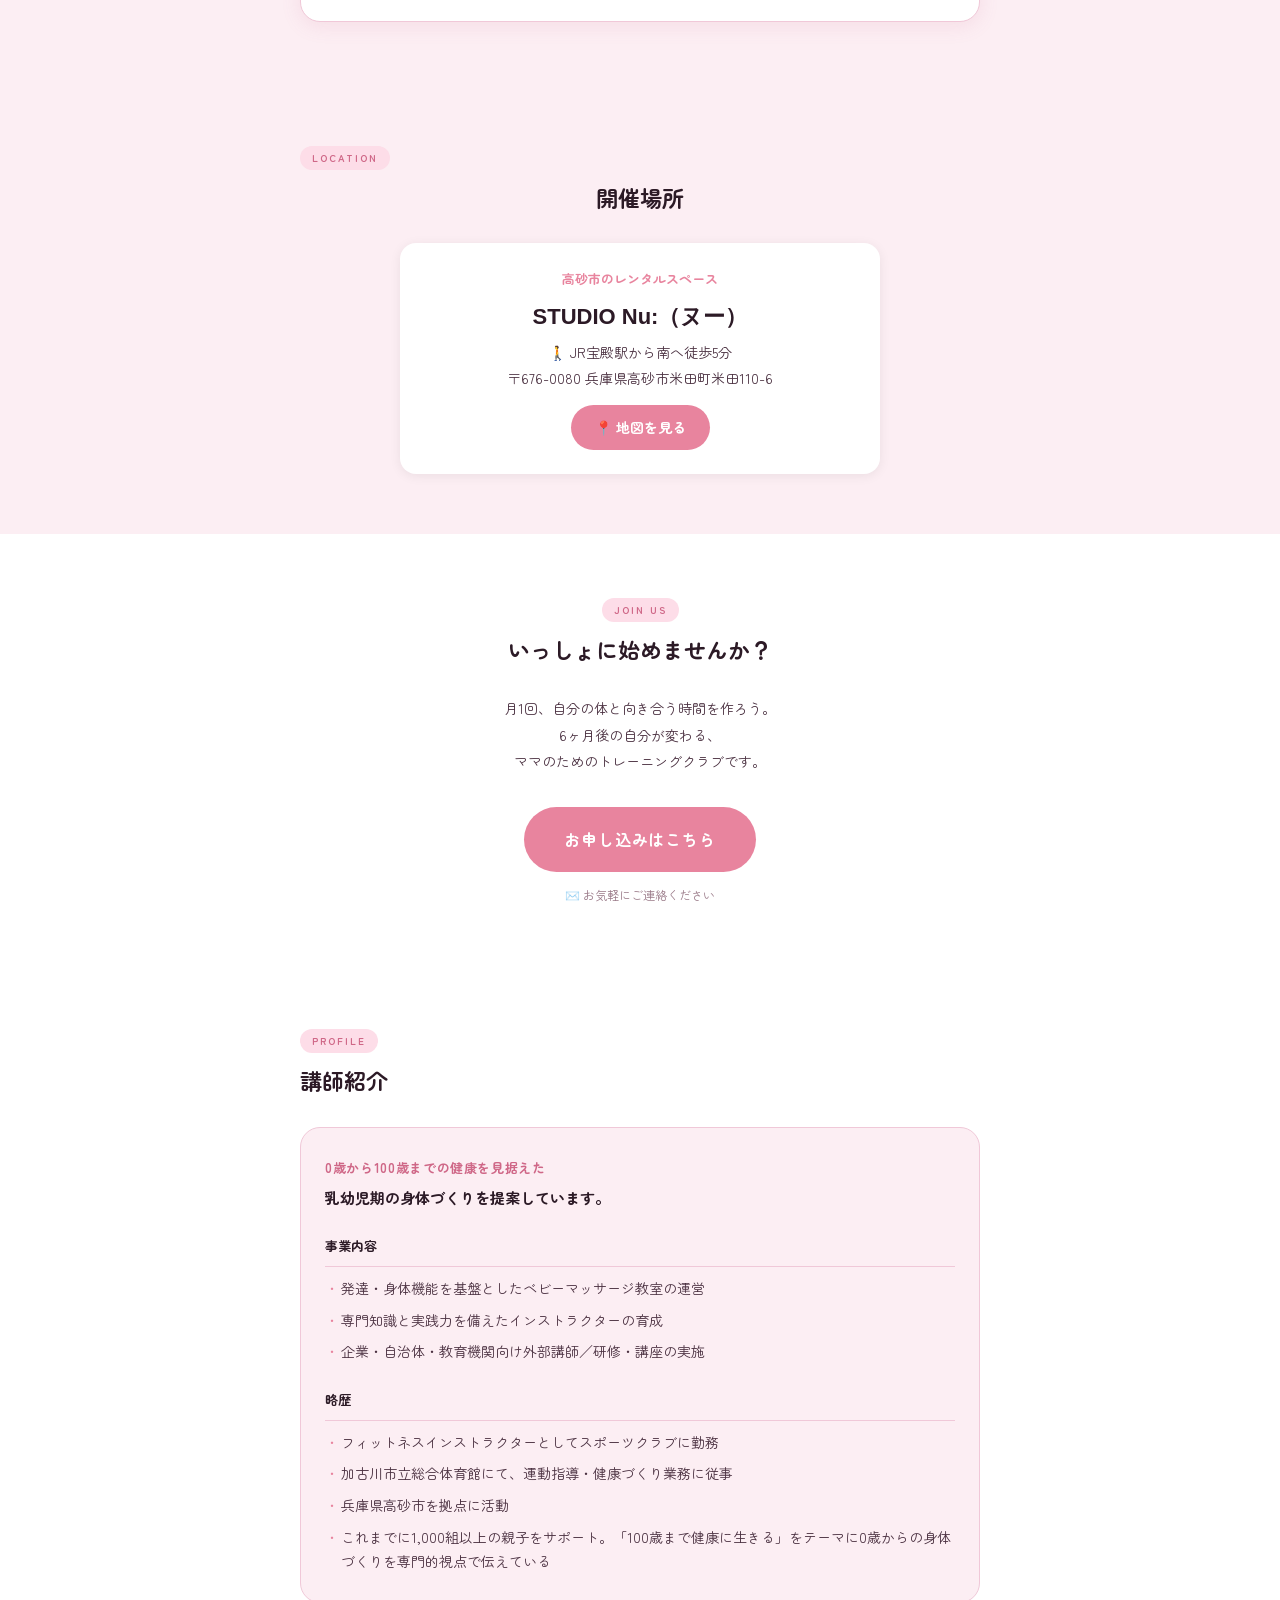
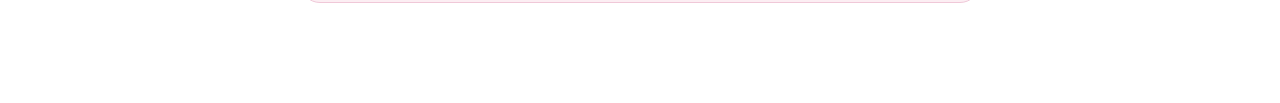
==== commit d093de9b: "Add location section after testimonials" ====
--- a/mamatre.html
+++ b/mamatre.html
@@ -754,6 +754,28 @@
   </section>
 
   <!-- ============================================================
+       LOCATION
+  ============================================================ -->
+  <section class="section section--pink">
+    <div class="inner">
+      <p class="label">LOCATION</p>
+      <h2 class="section-title section-title--center">開催場所</h2>
+      <div style="background:white; border-radius:16px; padding:24px 20px; max-width:480px; margin:0 auto; text-align:center; box-shadow:0 2px 12px rgba(0,0,0,0.07);">
+        <p style="font-size:13px; color:var(--primary); font-weight:700; margin-bottom:6px;">高砂市のレンタルスペース</p>
+        <p style="font-size:22px; font-weight:800; color:var(--text-dark); margin-bottom:4px;">STUDIO Nu:（ヌー）</p>
+        <p style="font-size:14px; color:var(--text-body); margin-bottom:14px; line-height:1.8;">
+          🚶 JR宝殿駅から南へ徒歩5分<br>
+          〒676-0080 兵庫県高砂市米田町米田110-6
+        </p>
+        <a href="https://maps.google.com/?q=兵庫県高砂市米田町米田110-6" target="_blank" rel="noopener"
+           style="display:inline-block; background:var(--primary); color:white; font-size:14px; font-weight:700; padding:10px 24px; border-radius:30px; text-decoration:none;">
+          📍 地図を見る
+        </a>
+      </div>
+    </div>
+  </section>
+
+  <!-- ============================================================
        FINAL CTA
   ============================================================ -->
   <section class="section section--white">
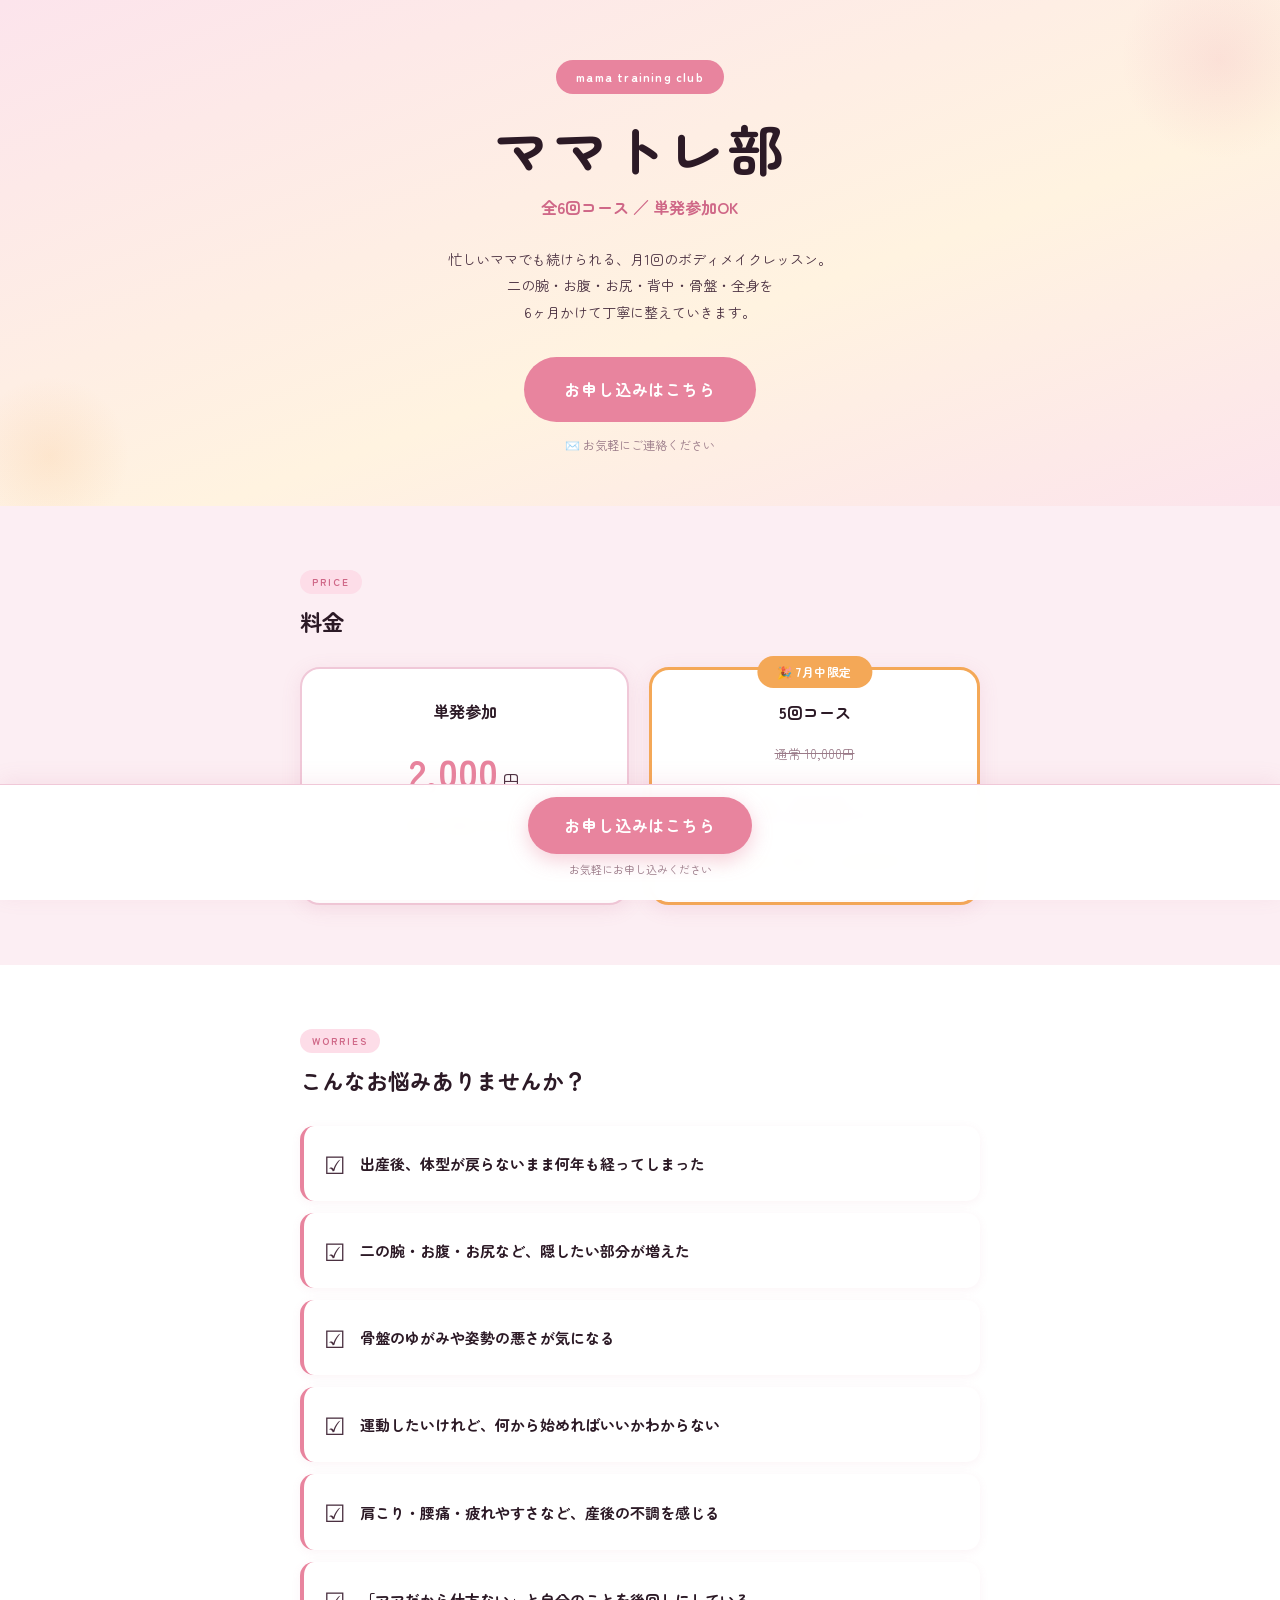
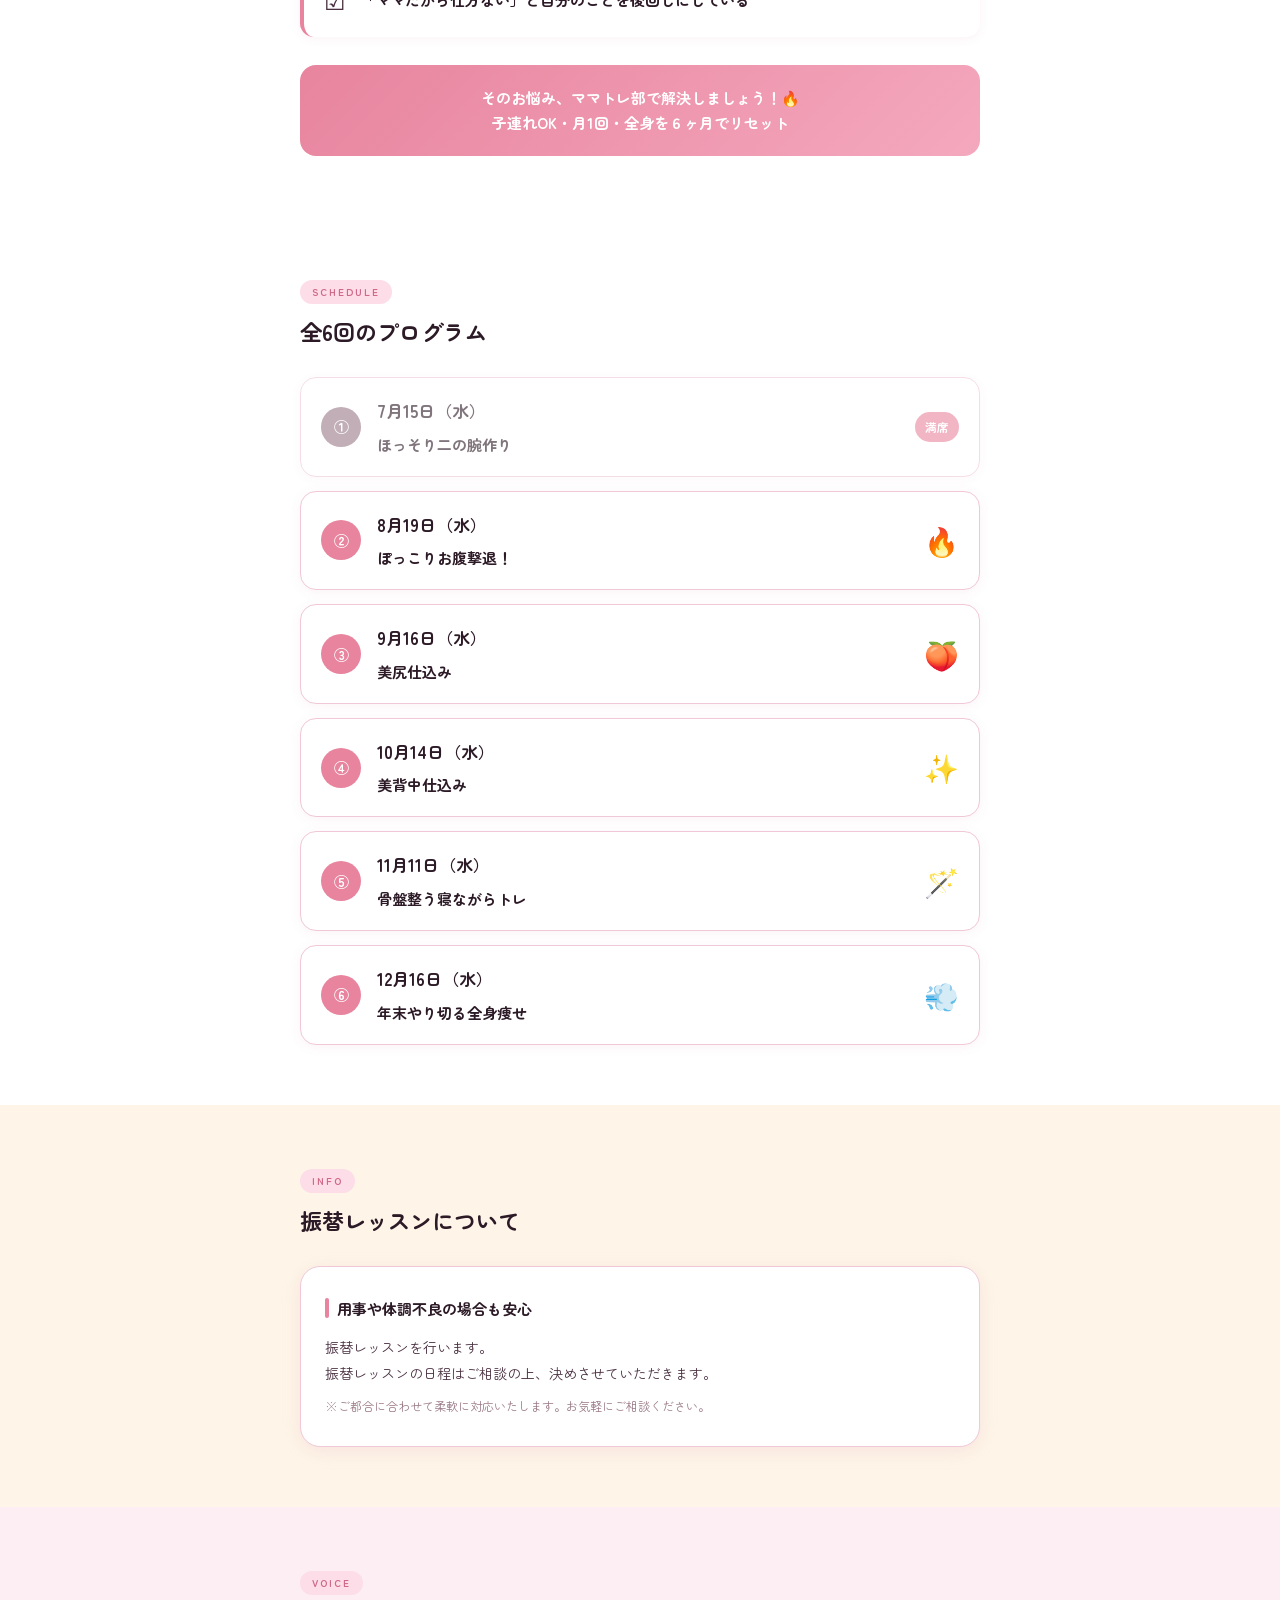
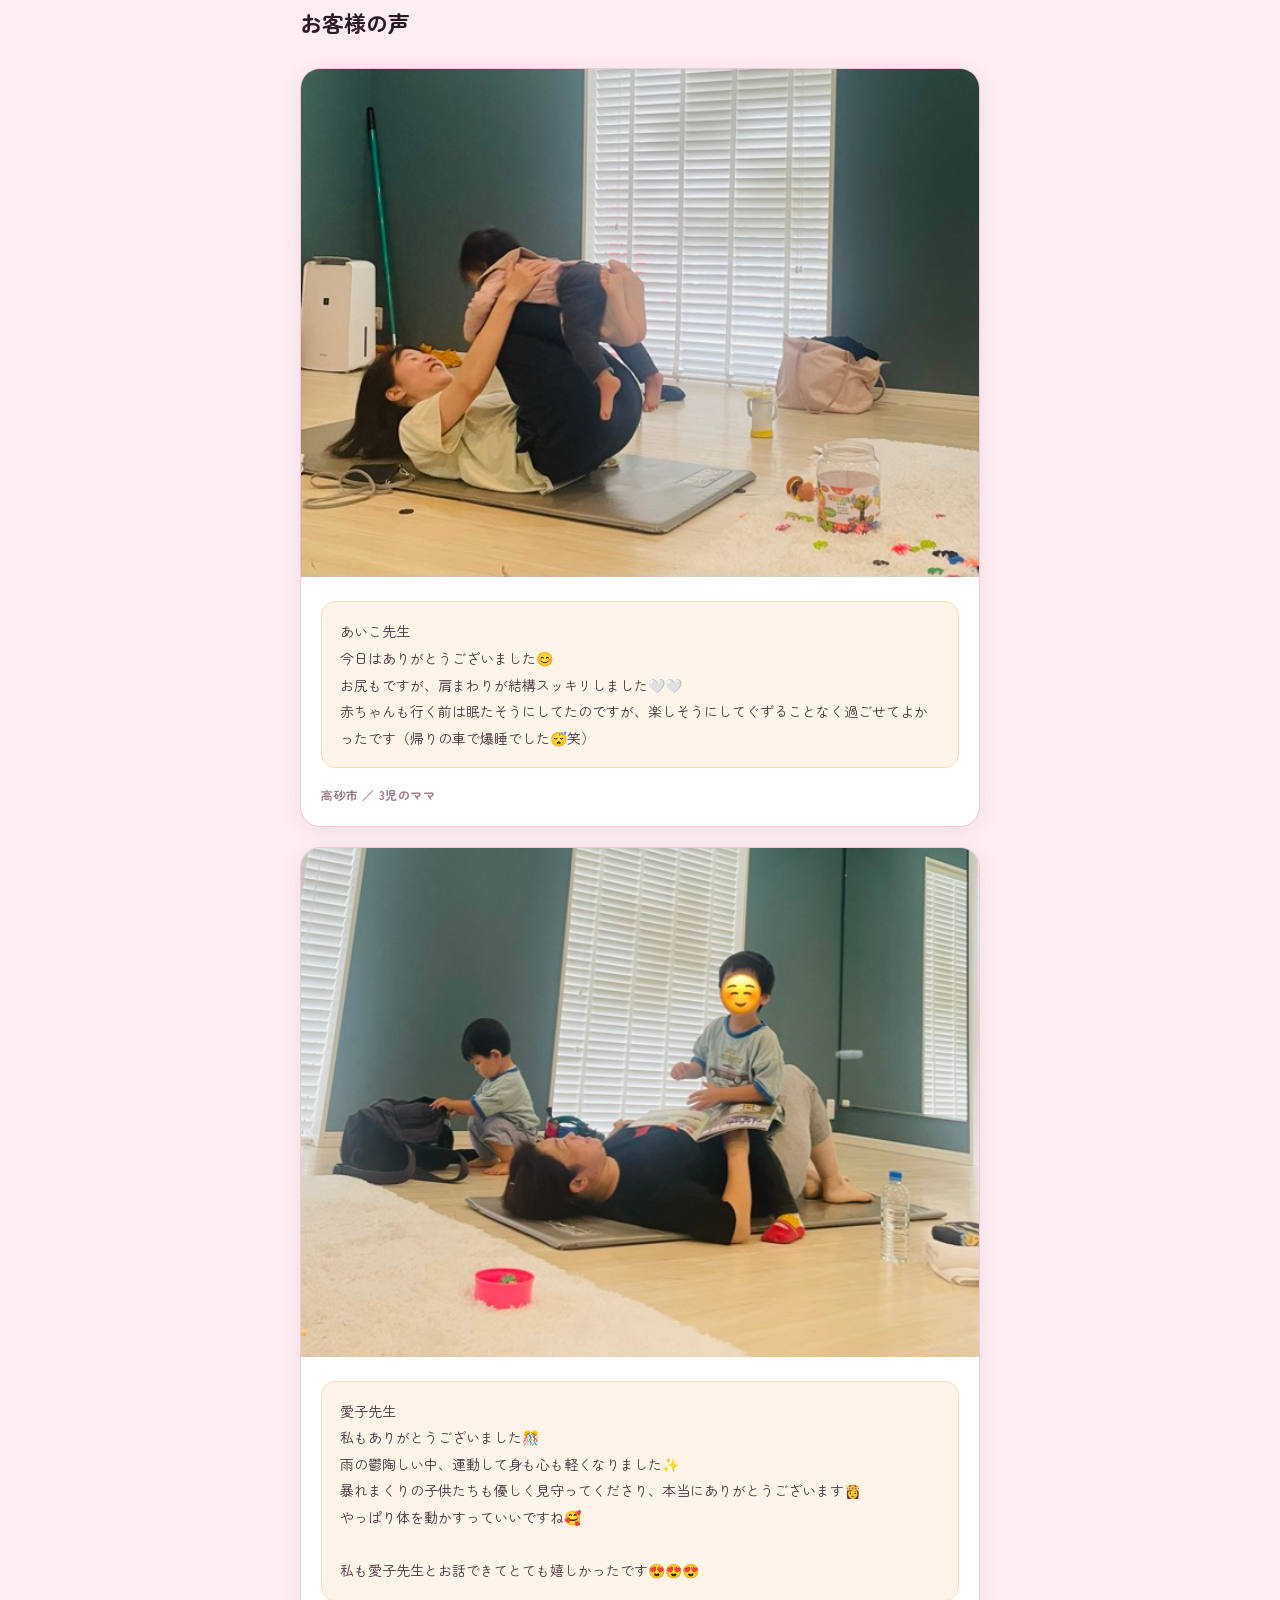
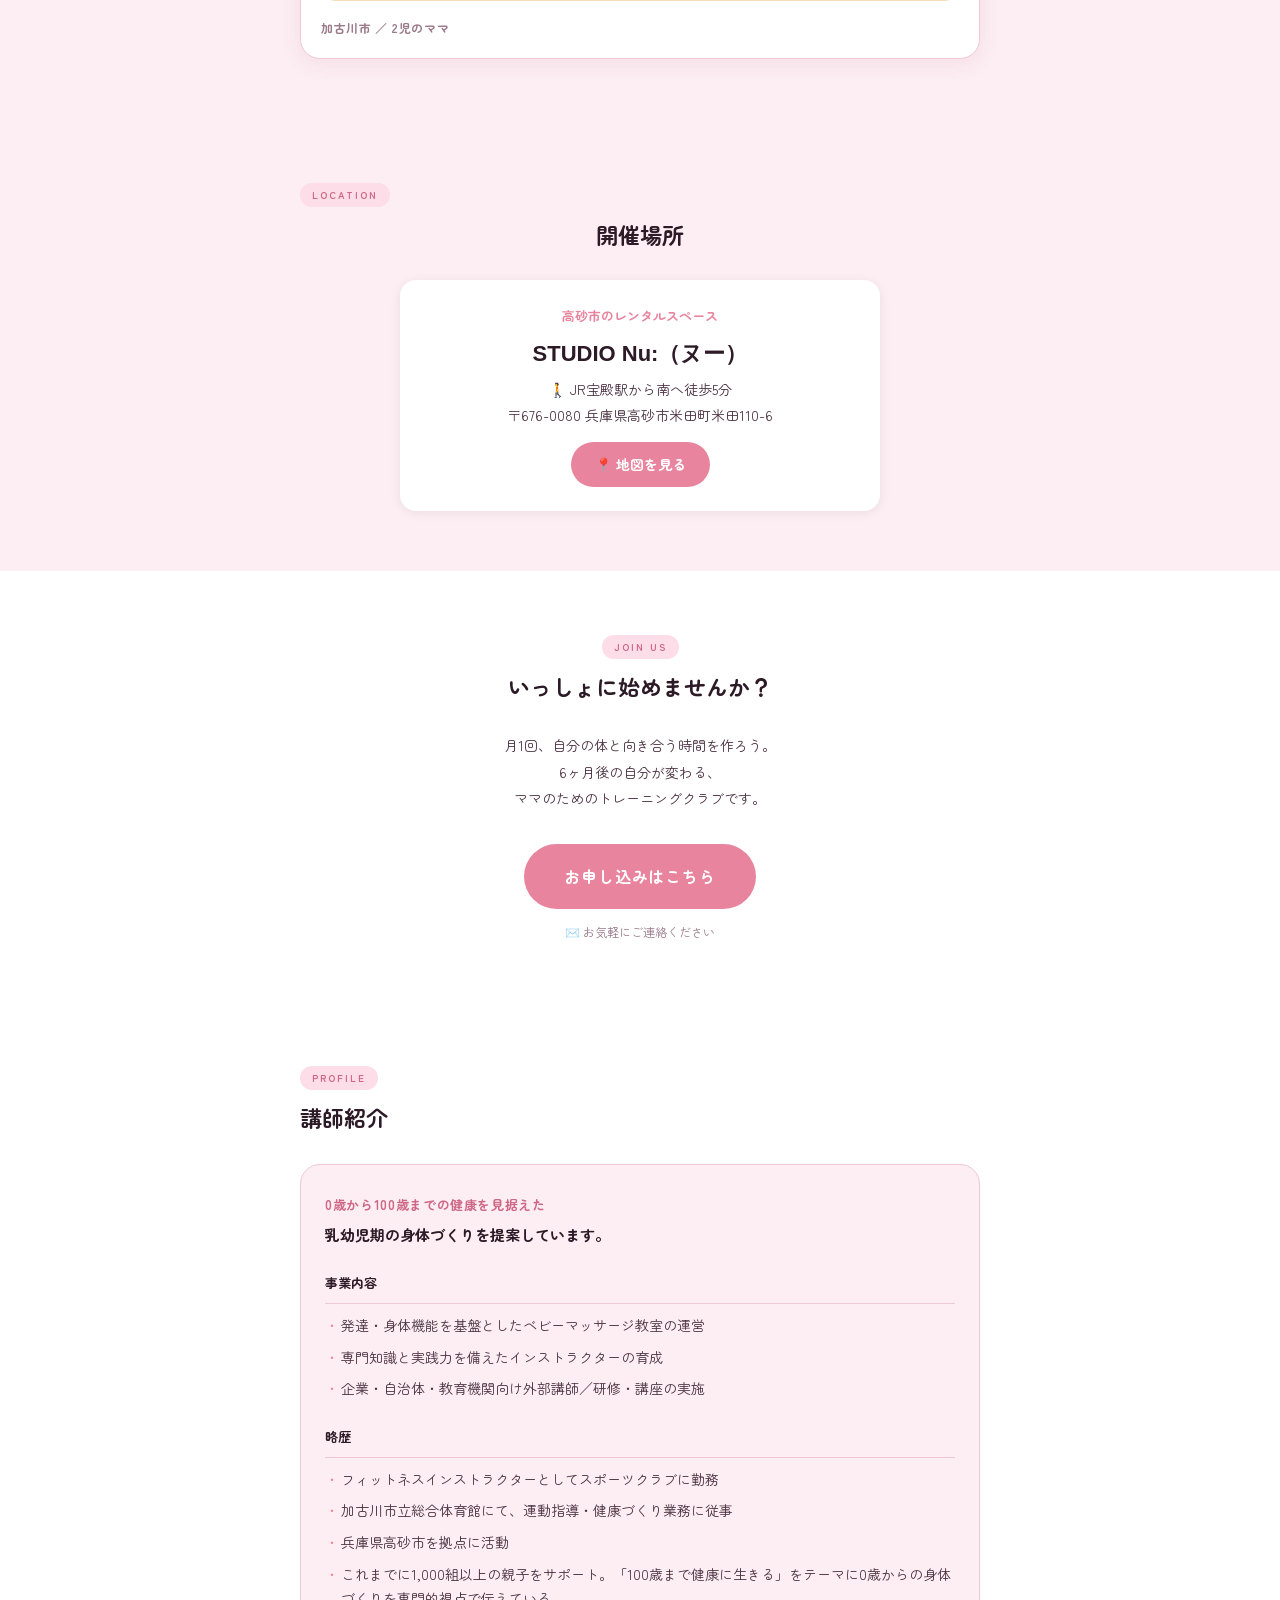
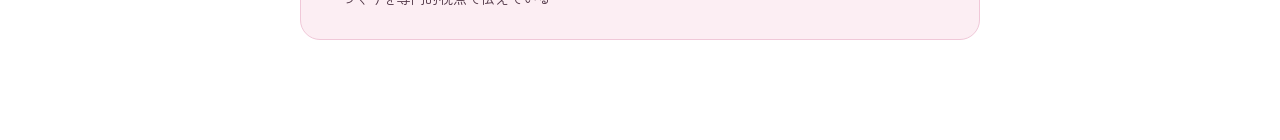
==== commit aee5c110: "Add July campaign 5-session course price card (9,000円)" ====
--- a/mamatre.html
+++ b/mamatre.html
@@ -586,6 +586,18 @@
           <p class="price-card__note">1回ずつ参加できます</p>
         </div>
 
+        <div class="price-card price-card--featured">
+          <p class="price-card__tag">🎉 7月中限定</p>
+          <p class="price-card__name">5回コース</p>
+          <div class="price-card__amount">
+            <span class="price-card__original">通常 10,000円</span>
+          </div>
+          <div class="price-card__amount">
+            <span class="price-main">9,000</span>
+            <span class="price-unit">円</span>
+          </div>
+          <p class="price-card__note">🎁 7月中のご購入で 1,000円OFF！</p>
+        </div>
 
       </div>
     </div>
@@ -767,7 +779,7 @@
           🚶 JR宝殿駅から南へ徒歩5分<br>
           〒676-0080 兵庫県高砂市米田町米田110-6
         </p>
-        <a href="https://maps.google.com/?q=兵庫県高砂市米田町米田110-6" target="_blank" rel="noopener"
+        <a href="https://maps.google.com/?q=%E5%85%B5%E5%BA%AB%E7%9C%8C%E9%AB%98%E7%A0%82%E5%B8%82%E7%B1%B3%E7%94%B0%E7%94%BA%E7%B1%B3%E7%94%B0110-6" target="_blank" rel="noopener"
            style="display:inline-block; background:var(--primary); color:white; font-size:14px; font-weight:700; padding:10px 24px; border-radius:30px; text-decoration:none;">
           📍 地図を見る
         </a>
